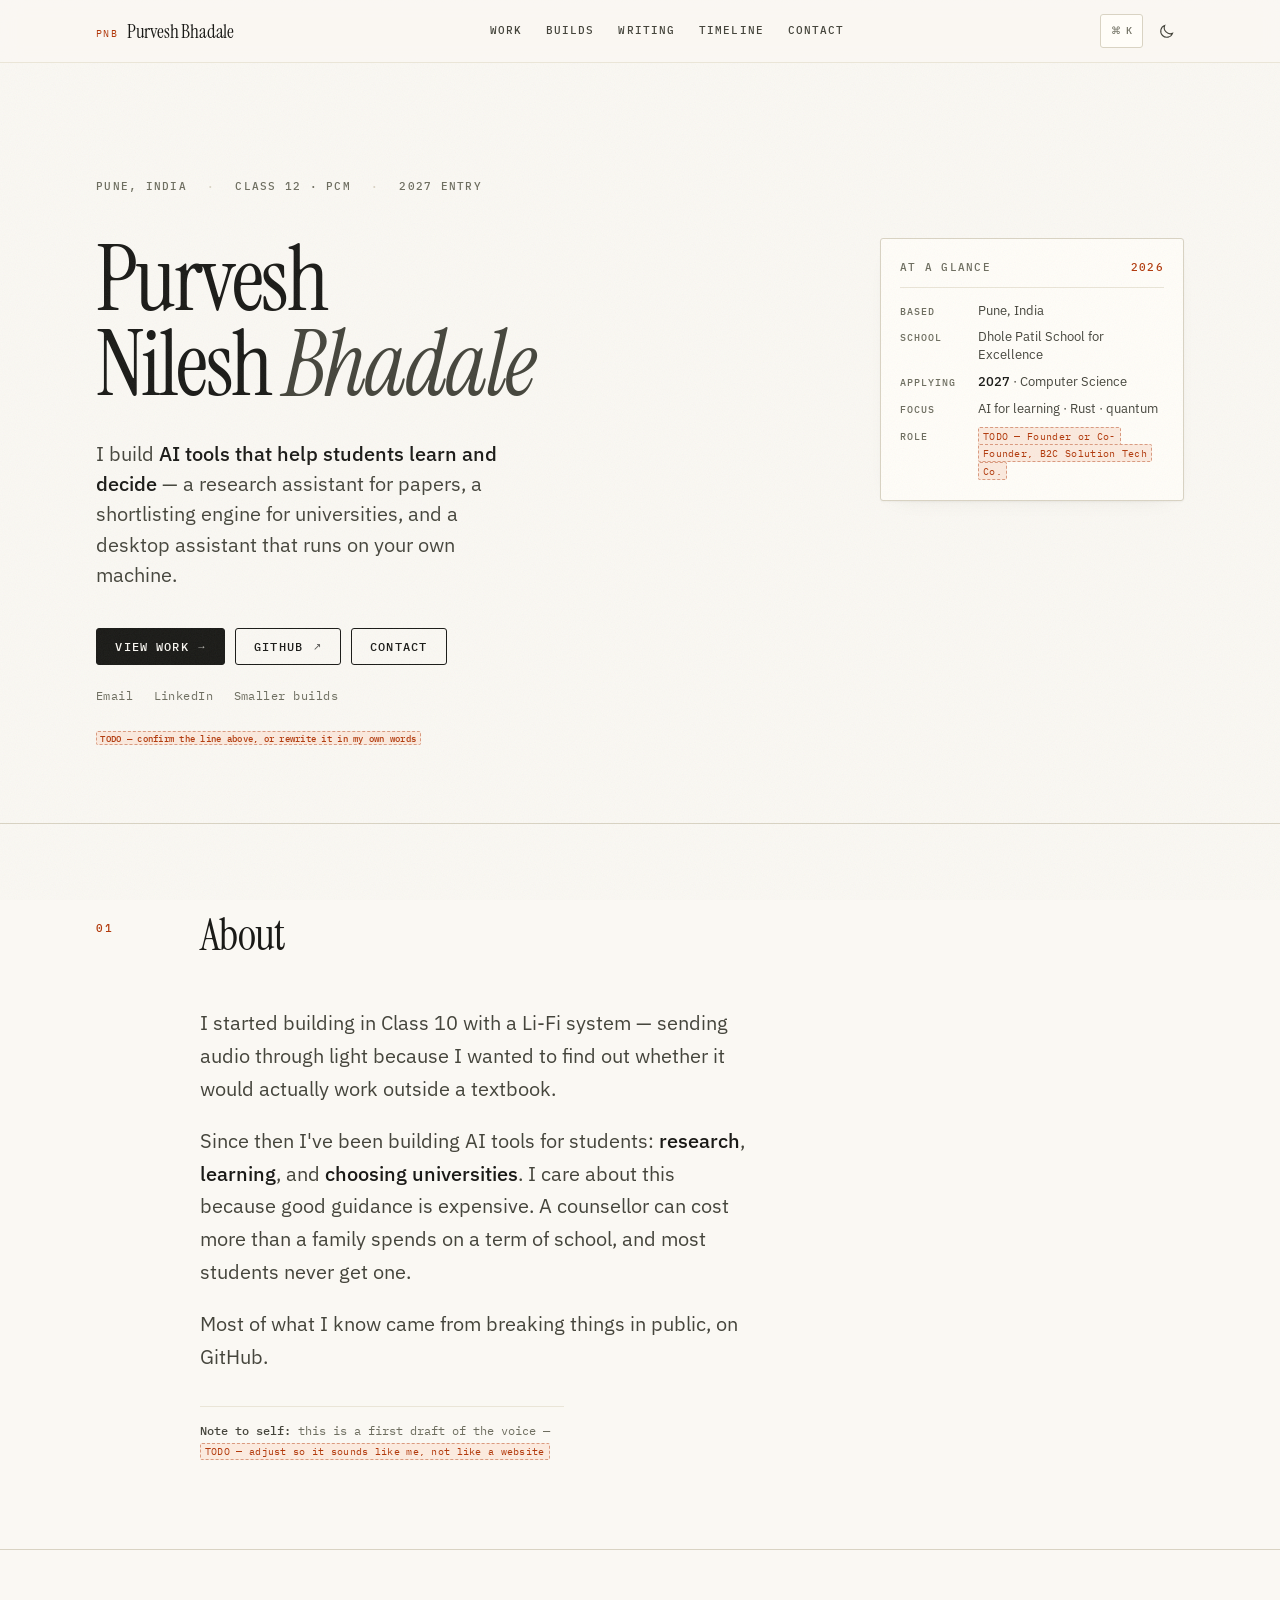
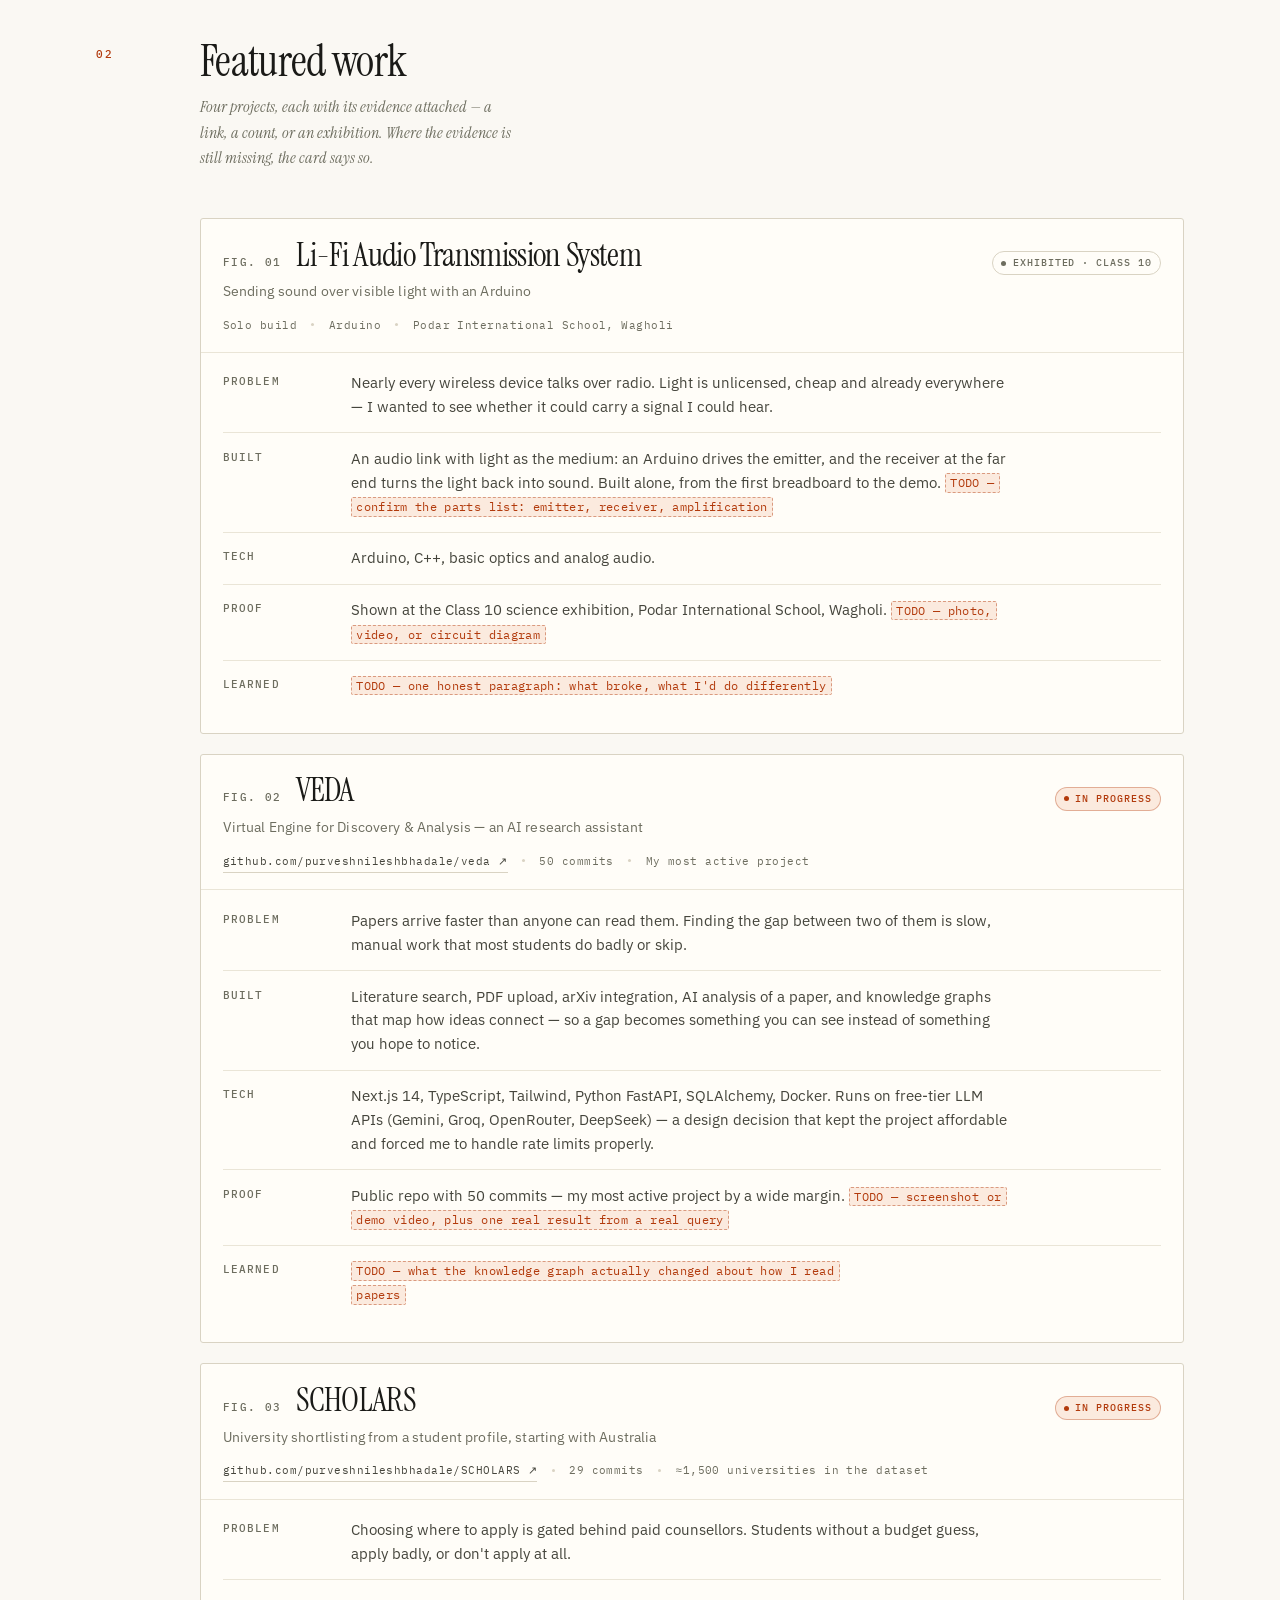
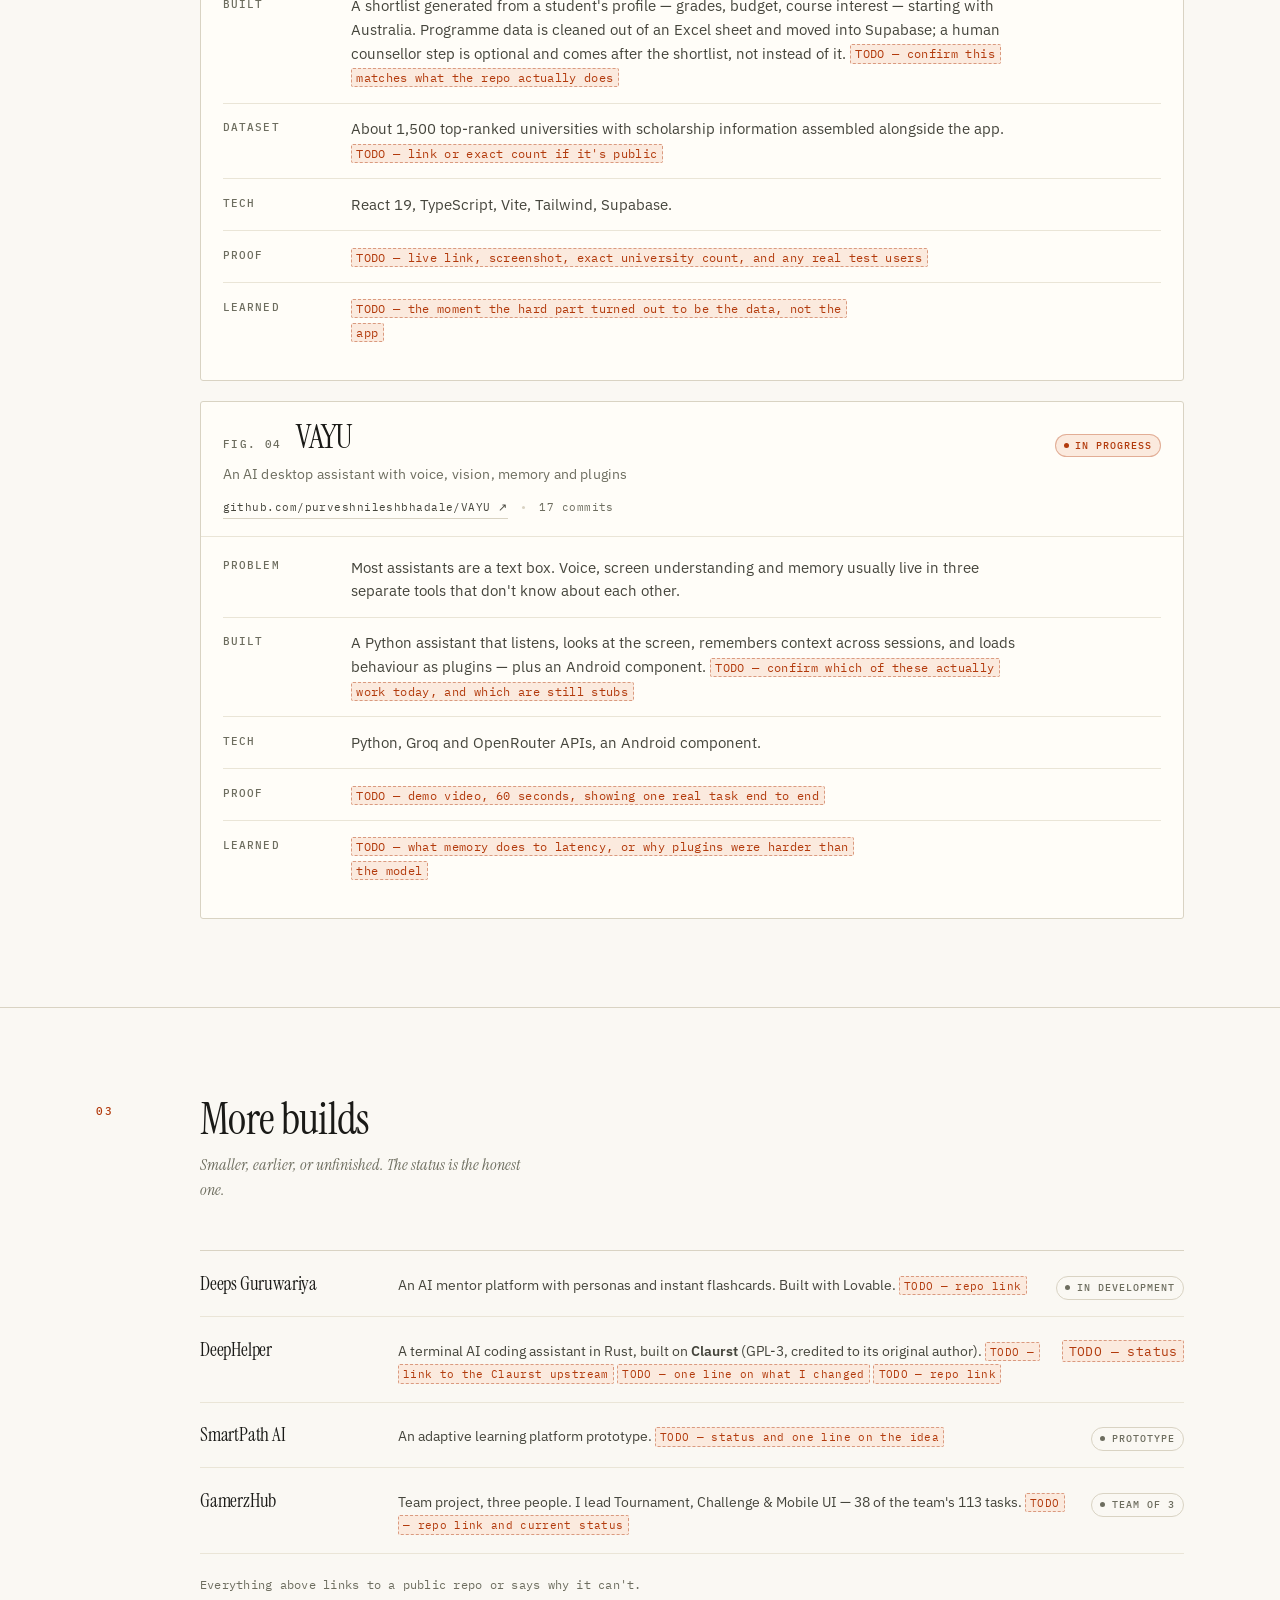
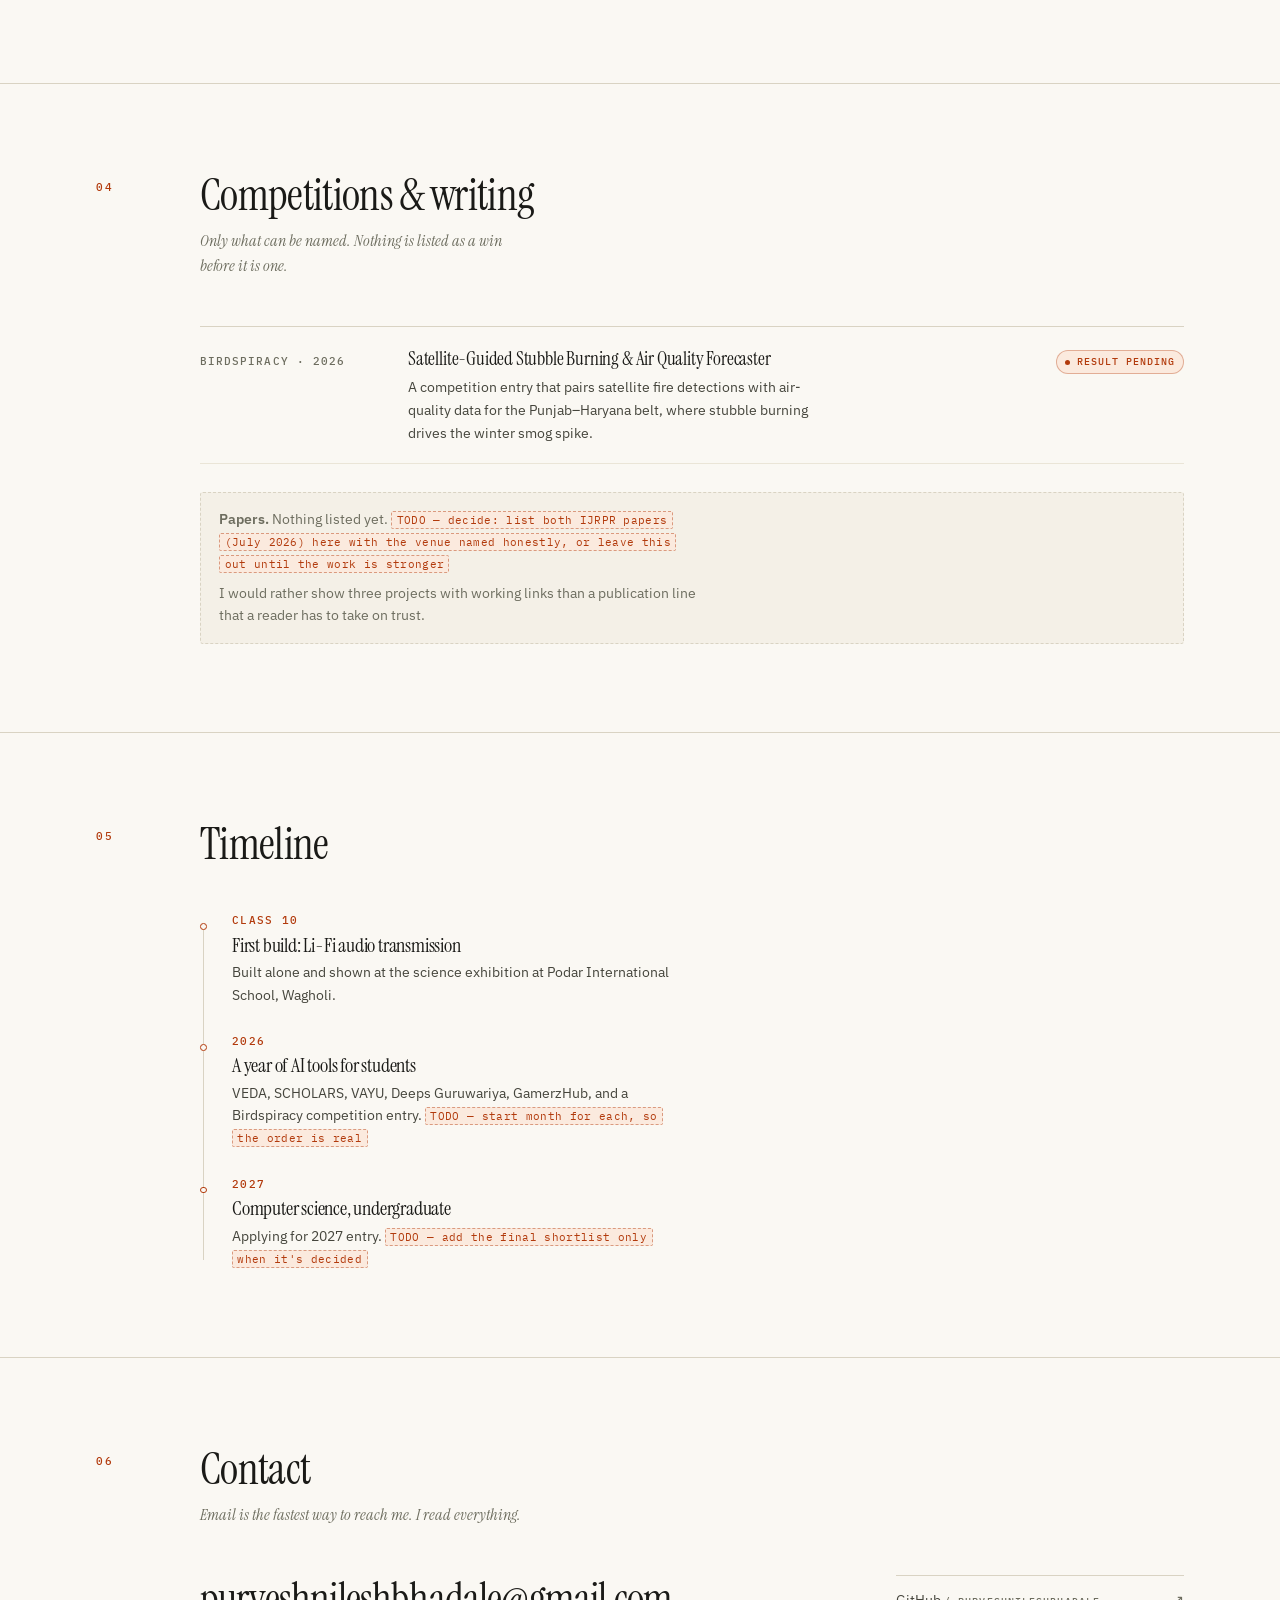
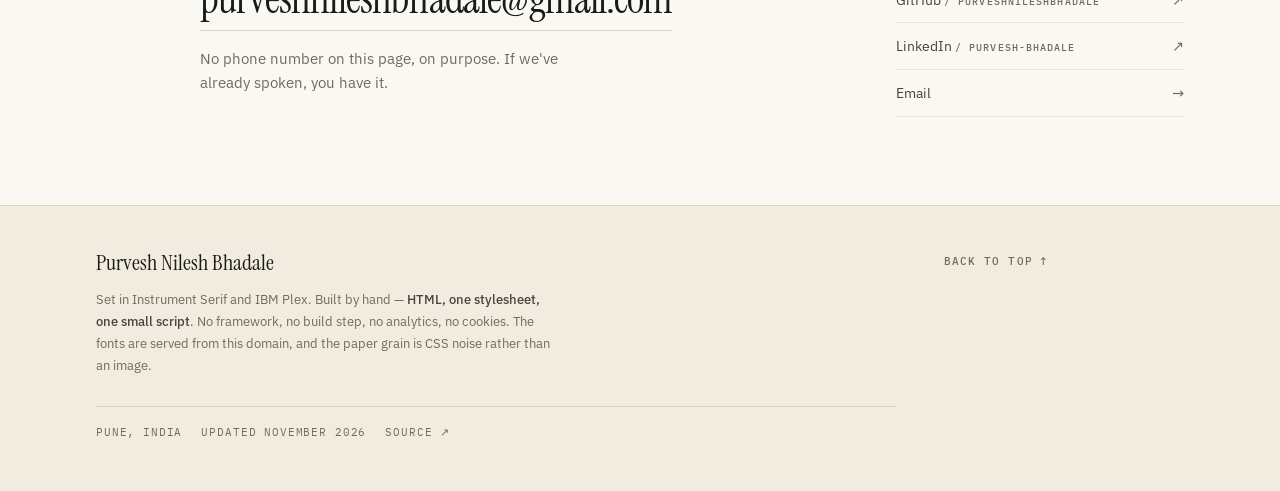
==== index.html @ 6685ed1c "Build the portfolio site Hand-written HTML/CSS/JS, no framework. Instrument Serif + IBM Plex, self-h" ====
<!doctype html>
<html lang="en" data-theme="light">
  <head>
    <meta charset="utf-8" />
    <meta name="viewport" content="width=device-width, initial-scale=1" />

    <title>Purvesh Nilesh Bhadale — AI tools for learning</title>
    <meta
      name="description"
      content="Class 12 student in Pune building AI tools for students: a research assistant, a university shortlisting platform, and a desktop assistant. Projects, evidence, and what I learned."
    />
    <meta name="author" content="Purvesh Nilesh Bhadale" />
    <meta name="robots" content="index, follow, max-image-preview:large, max-snippet:-1" />
    <meta name="color-scheme" content="light dark" />
    <meta name="theme-color" content="#faf8f3" media="(prefers-color-scheme: light)" />
    <meta name="theme-color" content="#131311" media="(prefers-color-scheme: dark)" />
    <link rel="canonical" href="https://purveshnileshbhadale.github.io/" />
    <link rel="sitemap" type="application/xml" title="Sitemap" href="/sitemap.xml" />

    <!-- Google Search Console: paste the meta tag it gives you on the next line,
         then redeploy. Verification tag goes here: -->
    <!-- <meta name="google-site-verification" content="PASTE_TOKEN_HERE" /> -->

    <meta property="og:type" content="profile" />
    <meta property="og:site_name" content="Purvesh Nilesh Bhadale" />
    <meta property="og:title" content="Purvesh Nilesh Bhadale — AI tools for learning" />
    <meta
      property="og:description"
      content="Class 12 student in Pune building AI tools for students: research, learning, and choosing universities."
    />
    <meta property="og:url" content="https://purveshnileshbhadale.github.io/" />
    <meta property="og:locale" content="en_IN" />
    <meta property="profile:first_name" content="Purvesh" />
    <meta property="profile:last_name" content="Bhadale" />
    <meta property="og:image" content="https://purveshnileshbhadale.github.io/assets/img/og-cover.png" />
    <meta property="og:image:type" content="image/png" />
    <meta property="og:image:width" content="1200" />
    <meta property="og:image:height" content="630" />
    <meta
      property="og:image:alt"
      content="Purvesh Nilesh Bhadale — I build AI tools that help students learn and decide."
    />

    <meta name="twitter:card" content="summary_large_image" />
    <meta name="twitter:title" content="Purvesh Nilesh Bhadale — AI tools for learning" />
    <meta
      name="twitter:description"
      content="Class 12 student in Pune building AI tools for students: research, learning, and choosing universities."
    />
    <meta name="twitter:image" content="https://purveshnileshbhadale.github.io/assets/img/og-cover.png" />

    <link rel="icon" href="assets/img/favicon.svg" type="image/svg+xml" />
    <link rel="preload" href="assets/fonts/instrument-serif-400.woff2" as="font" type="font/woff2" crossorigin />
    <link rel="preload" href="assets/fonts/plex-sans-var.woff2" as="font" type="font/woff2" crossorigin />
    <link rel="stylesheet" href="assets/css/style.css?v=1" />

    <script>
      // Set the theme before first paint so there is no flash.
      (function () {
        document.documentElement.classList.add("js");
        try {
          var forced = new URLSearchParams(location.search).get("theme");
          if (forced === "light" || forced === "dark") {
            document.documentElement.dataset.theme = forced;
            document.documentElement.dataset.themeForced = "1";
            return;
          }
          var saved = localStorage.getItem("theme");
          var dark = window.matchMedia("(prefers-color-scheme: dark)").matches;
          document.documentElement.dataset.theme = saved || (dark ? "dark" : "light");
        } catch (e) {}
      })();
    </script>

    <script type="application/ld+json">
      {
        "@context": "https://schema.org",
        "@graph": [
          {
            "@type": "WebSite",
            "@id": "https://purveshnileshbhadale.github.io/#website",
            "url": "https://purveshnileshbhadale.github.io/",
            "name": "Purvesh Nilesh Bhadale",
            "inLanguage": "en",
            "publisher": { "@id": "https://purveshnileshbhadale.github.io/#person" }
          },
          {
            "@type": "ProfilePage",
            "@id": "https://purveshnileshbhadale.github.io/#page",
            "url": "https://purveshnileshbhadale.github.io/",
            "name": "Purvesh Nilesh Bhadale — AI tools for learning",
            "isPartOf": { "@id": "https://purveshnileshbhadale.github.io/#website" },
            "about": { "@id": "https://purveshnileshbhadale.github.io/#person" },
            "mainEntity": { "@id": "https://purveshnileshbhadale.github.io/#person" }
          },
          {
            "@type": "Person",
            "@id": "https://purveshnileshbhadale.github.io/#person",
            "name": "Purvesh Nilesh Bhadale",
            "givenName": "Purvesh",
            "additionalName": "Nilesh",
            "familyName": "Bhadale",
            "url": "https://purveshnileshbhadale.github.io/",
            "email": "mailto:purveshnileshbhadale@gmail.com",
            "description": "Class 12 (PCM) student in Pune, India, building AI tools for students.",
            "address": { "@type": "PostalAddress", "addressLocality": "Pune", "addressRegion": "Maharashtra", "addressCountry": "IN" },
            "alumniOf": { "@type": "EducationalOrganization", "name": "Dhole Patil School for Excellence" },
            "sameAs": [
              "https://github.com/purveshnileshbhadale",
              "https://www.linkedin.com/in/purvesh-bhadale-6a30a0400"
            ],
            "knowsAbout": [
              "Artificial intelligence",
              "Systems programming with Rust",
              "Quantum computing",
              "Cryptography",
              "Mathematics"
            ]
          }
        ]
      }
    </script>
  </head>

  <body>
    <a class="skip" href="#main">Skip to content</a>

    <!-- ============================== HEADER ============================== -->
    <header class="site-head">
      <div class="shell site-head__inner">
        <a class="brand" href="#top" aria-label="Purvesh Nilesh Bhadale, back to top">
          <span class="brand__mark">PNB</span>
          <span>Purvesh Bhadale</span>
        </a>

        <nav class="nav" aria-label="Sections">
          <a href="#work">Work</a>
          <a href="#builds">Builds</a>
          <a href="#writing">Writing</a>
          <a href="#timeline">Timeline</a>
          <a href="#contact">Contact</a>
        </nav>

        <div class="head-tools">
          <button class="kbd" type="button" data-palette-open>
            <span aria-hidden="true">⌘</span>K
            <span class="visually-hidden">Open quick navigation</span>
          </button>

          <button class="icon-btn nav-toggle" type="button" data-palette-open aria-hidden="false">
            Index
          </button>

          <button class="icon-btn" type="button" data-theme-toggle>
            <svg class="icon-sun" viewBox="0 0 24 24" fill="none" stroke="currentColor" stroke-width="1.6" aria-hidden="true">
              <circle cx="12" cy="12" r="4.2" />
              <path d="M12 2.6v2.2M12 19.2v2.2M2.6 12h2.2M19.2 12h2.2M5.4 5.4l1.6 1.6M17 17l1.6 1.6M18.6 5.4L17 7M7 17l-1.6 1.6" />
            </svg>
            <svg class="icon-moon" viewBox="0 0 24 24" fill="none" stroke="currentColor" stroke-width="1.6" aria-hidden="true">
              <path d="M20.5 14.6A8.6 8.6 0 0 1 9.4 3.5a8.6 8.6 0 1 0 11.1 11.1Z" />
            </svg>
            <span class="visually-hidden">Toggle light and dark mode</span>
          </button>
        </div>
      </div>
    </header>

    <main id="main">
      <!-- ============================== HERO ============================== -->
      <section class="hero" id="top" aria-labelledby="hero-name">
        <div class="shell">
          <div class="hero__top">
            <span class="hero__meta">Pune, India</span>
            <span class="hero__meta">Class 12 · PCM</span>
            <span class="hero__meta">2027 entry</span>
          </div>

          <div class="hero__grid">
            <div>
              <h1 id="hero-name">Purvesh<br />Nilesh <em>Bhadale</em></h1>

              <p class="hero__statement">
                I build <strong>AI tools that help students learn and decide</strong> — a research
                assistant for papers, a shortlisting engine for universities, and a desktop
                assistant that runs on your own machine.
              </p>

              <div class="hero__actions">
                <a class="btn btn--solid" href="#work">
                  View work <span class="btn__arrow" aria-hidden="true">→</span>
                </a>
                <a class="btn" href="https://github.com/purveshnileshbhadale" rel="noopener noreferrer">
                  GitHub <span class="btn__arrow" aria-hidden="true">↗</span>
                </a>
                <a class="btn" href="mailto:purveshnileshbhadale@gmail.com">Contact</a>
              </div>

              <p class="hero__links">
                <a href="#contact">Email</a>
                <a href="https://www.linkedin.com/in/purvesh-bhadale-6a30a0400" rel="noopener noreferrer">LinkedIn</a>
                <a href="#builds">Smaller builds</a>
              </p>

              <p class="mono" style="margin-top: 1.5rem">
                <span class="todo">TODO — confirm the line above, or rewrite it in my own words</span>
              </p>
            </div>

            <aside class="card-index" aria-label="At a glance">
              <div class="card-index__head">
                <span class="mono">At a glance</span>
                <span class="mono" style="color: var(--accent)">2026</span>
              </div>
              <dl>
                <div>
                  <dt>Based</dt>
                  <dd>Pune, India</dd>
                </div>
                <div>
                  <dt>School</dt>
                  <dd>Dhole Patil School for Excellence</dd>
                </div>
                <div>
                  <dt>Applying</dt>
                  <dd><strong>2027</strong> · Computer Science</dd>
                </div>
                <div>
                  <dt>Focus</dt>
                  <dd>AI for learning · Rust · quantum</dd>
                </div>
                <div>
                  <dt>Role</dt>
                  <dd><span class="todo">TODO — Founder or Co-Founder, B2C Solution Tech Co.</span></dd>
                </div>
              </dl>
            </aside>
          </div>
        </div>
      </section>

      <!-- ============================== ABOUT ============================== -->
      <section class="sec" id="about" aria-labelledby="about-h">
        <div class="shell">
          <header class="sec__head">
            <p class="sec__num">01</p>
            <h2 class="sec__title" id="about-h">About</h2>
          </header>

          <div class="sec__body">
            <div class="about__text">
              <p>
                I started building in Class 10 with a Li-Fi system — sending audio through light
                because I wanted to find out whether it would actually work outside a textbook.
              </p>
              <p>
                Since then I've been building AI tools for students: <strong>research</strong>,
                <strong>learning</strong>, and <strong>choosing universities</strong>. I care about
                this because good guidance is expensive. A counsellor can cost more than a family
                spends on a term of school, and most students never get one.
              </p>
              <p>
                Most of what I know came from breaking things in public, on GitHub.
              </p>
            </div>

            <p class="about__aside">
              <b>Note to self:</b> this is a first draft of the voice —
              <span class="todo">TODO — adjust so it sounds like me, not like a website</span>
            </p>
          </div>
        </div>
      </section>

      <!-- ============================== WORK ============================== -->
      <section class="sec" id="work" aria-labelledby="work-h">
        <div class="shell">
          <header class="sec__head">
            <p class="sec__num">02</p>
            <h2 class="sec__title" id="work-h">Featured work</h2>
            <p class="sec__note">
              Four projects, each with its evidence attached — a link, a count, or an exhibition.
              Where the evidence is still missing, the card says so.
            </p>
          </header>

          <div class="sec__body">
            <!-- 01 · Li-Fi -->
            <article class="project reveal" aria-labelledby="p-lifi">
              <div class="project__head">
                <span class="project__fig">Fig. 01</span>
                <h3 class="project__title" id="p-lifi">Li-Fi Audio Transmission System</h3>
                <span class="project__status"><span class="chip">Exhibited · Class 10</span></span>
              </div>
              <p class="project__sub">Sending sound over visible light with an Arduino</p>

              <div class="project__meta">
                <span>Solo build</span>
                <span>Arduino</span>
                <span>Podar International School, Wagholi</span>
              </div>

              <div class="project__body">
                <dl class="kv">
                  <div>
                    <dt>Problem</dt>
                    <dd>
                      Nearly every wireless device talks over radio. Light is unlicensed, cheap and
                      already everywhere — I wanted to see whether it could carry a signal I could
                      hear.
                    </dd>
                  </div>
                  <div>
                    <dt>Built</dt>
                    <dd>
                      An audio link with light as the medium: an Arduino drives the emitter, and the
                      receiver at the far end turns the light back into sound. Built alone, from the
                      first breadboard to the demo.
                      <span class="todo">TODO — confirm the parts list: emitter, receiver, amplification</span>
                    </dd>
                  </div>
                  <div>
                    <dt>Tech</dt>
                    <dd>Arduino, C++, basic optics and analog audio.</dd>
                  </div>
                  <div>
                    <dt>Proof</dt>
                    <dd>
                      Shown at the Class 10 science exhibition, Podar International School, Wagholi.
                      <span class="todo">TODO — photo, video, or circuit diagram</span>
                    </dd>
                  </div>
                  <div>
                    <dt>Learned</dt>
                    <dd class="learned">
                      <span class="todo">TODO — one honest paragraph: what broke, what I'd do differently</span>
                    </dd>
                  </div>
                </dl>
              </div>
            </article>

            <!-- 02 · VEDA -->
            <article class="project reveal" aria-labelledby="p-veda">
              <div class="project__head">
                <span class="project__fig">Fig. 02</span>
                <h3 class="project__title" id="p-veda">VEDA</h3>
                <span class="project__status"><span class="chip chip--pending">In progress</span></span>
              </div>
              <p class="project__sub">Virtual Engine for Discovery &amp; Analysis — an AI research assistant</p>

              <div class="project__meta">
                <a href="https://github.com/purveshnileshbhadale/veda" rel="noopener noreferrer">github.com/purveshnileshbhadale/veda ↗</a>
                <span>50 commits</span>
                <span>My most active project</span>
              </div>

              <div class="project__body">
                <dl class="kv">
                  <div>
                    <dt>Problem</dt>
                    <dd>
                      Papers arrive faster than anyone can read them. Finding the gap between two
                      of them is slow, manual work that most students do badly or skip.
                    </dd>
                  </div>
                  <div>
                    <dt>Built</dt>
                    <dd>
                      Literature search, PDF upload, arXiv integration, AI analysis of a paper, and
                      knowledge graphs that map how ideas connect — so a gap becomes something you
                      can see instead of something you hope to notice.
                    </dd>
                  </div>
                  <div>
                    <dt>Tech</dt>
                    <dd>
                      Next.js 14, TypeScript, Tailwind, Python FastAPI, SQLAlchemy, Docker. Runs on
                      free-tier LLM APIs (Gemini, Groq, OpenRouter, DeepSeek) — a design decision
                      that kept the project affordable and forced me to handle rate limits properly.
                    </dd>
                  </div>
                  <div>
                    <dt>Proof</dt>
                    <dd>
                      Public repo with 50 commits — my most active project by a wide margin.
                      <span class="todo">TODO — screenshot or demo video, plus one real result from a real query</span>
                    </dd>
                  </div>
                  <div>
                    <dt>Learned</dt>
                    <dd class="learned">
                      <span class="todo">TODO — what the knowledge graph actually changed about how I read papers</span>
                    </dd>
                  </div>
                </dl>
              </div>
            </article>

            <!-- 03 · SCHOLARS -->
            <article class="project reveal" aria-labelledby="p-scholars">
              <div class="project__head">
                <span class="project__fig">Fig. 03</span>
                <h3 class="project__title" id="p-scholars">SCHOLARS</h3>
                <span class="project__status"><span class="chip chip--pending">In progress</span></span>
              </div>
              <p class="project__sub">University shortlisting from a student profile, starting with Australia</p>

              <div class="project__meta">
                <a href="https://github.com/purveshnileshbhadale/SCHOLARS" rel="noopener noreferrer">github.com/purveshnileshbhadale/SCHOLARS ↗</a>
                <span>29 commits</span>
                <span>≈1,500 universities in the dataset</span>
              </div>

              <div class="project__body">
                <dl class="kv">
                  <div>
                    <dt>Problem</dt>
                    <dd>
                      Choosing where to apply is gated behind paid counsellors. Students without a
                      budget guess, apply badly, or don't apply at all.
                    </dd>
                  </div>
                  <div>
                    <dt>Built</dt>
                    <dd>
                      A shortlist generated from a student's profile — grades, budget, course
                      interest — starting with Australia. Programme data is cleaned out of an Excel
                      sheet and moved into Supabase; a human counsellor step is optional and comes
                      after the shortlist, not instead of it.
                      <span class="todo">TODO — confirm this matches what the repo actually does</span>
                    </dd>
                  </div>
                  <div>
                    <dt>Dataset</dt>
                    <dd>
                      About 1,500 top-ranked universities with scholarship information assembled
                      alongside the app.
                      <span class="todo">TODO — link or exact count if it's public</span>
                    </dd>
                  </div>
                  <div>
                    <dt>Tech</dt>
                    <dd>React 19, TypeScript, Vite, Tailwind, Supabase.</dd>
                  </div>
                  <div>
                    <dt>Proof</dt>
                    <dd>
                      <span class="todo">TODO — live link, screenshot, exact university count, and any real test users</span>
                    </dd>
                  </div>
                  <div>
                    <dt>Learned</dt>
                    <dd class="learned">
                      <span class="todo">TODO — the moment the hard part turned out to be the data, not the app</span>
                    </dd>
                  </div>
                </dl>
              </div>
            </article>

            <!-- 04 · VAYU -->
            <article class="project reveal" aria-labelledby="p-vayu">
              <div class="project__head">
                <span class="project__fig">Fig. 04</span>
                <h3 class="project__title" id="p-vayu">VAYU</h3>
                <span class="project__status"><span class="chip chip--pending">In progress</span></span>
              </div>
              <p class="project__sub">An AI desktop assistant with voice, vision, memory and plugins</p>

              <div class="project__meta">
                <a href="https://github.com/purveshnileshbhadale/VAYU" rel="noopener noreferrer">github.com/purveshnileshbhadale/VAYU ↗</a>
                <span>17 commits</span>
              </div>

              <div class="project__body">
                <dl class="kv">
                  <div>
                    <dt>Problem</dt>
                    <dd>
                      Most assistants are a text box. Voice, screen understanding and memory usually
                      live in three separate tools that don't know about each other.
                    </dd>
                  </div>
                  <div>
                    <dt>Built</dt>
                    <dd>
                      A Python assistant that listens, looks at the screen, remembers context across
                      sessions, and loads behaviour as plugins — plus an Android component.
                      <span class="todo">TODO — confirm which of these actually work today, and which are still stubs</span>
                    </dd>
                  </div>
                  <div>
                    <dt>Tech</dt>
                    <dd>Python, Groq and OpenRouter APIs, an Android component.</dd>
                  </div>
                  <div>
                    <dt>Proof</dt>
                    <dd><span class="todo">TODO — demo video, 60 seconds, showing one real task end to end</span></dd>
                  </div>
                  <div>
                    <dt>Learned</dt>
                    <dd class="learned">
                      <span class="todo">TODO — what memory does to latency, or why plugins were harder than the model</span>
                    </dd>
                  </div>
                </dl>
              </div>
            </article>
          </div>
        </div>
      </section>

      <!-- ============================== BUILDS ============================== -->
      <section class="sec" id="builds" aria-labelledby="builds-h">
        <div class="shell">
          <header class="sec__head">
            <p class="sec__num">03</p>
            <h2 class="sec__title" id="builds-h">More builds</h2>
            <p class="sec__note">Smaller, earlier, or unfinished. The status is the honest one.</p>
          </header>

          <div class="sec__body">
            <ul class="builds">
              <li class="build reveal">
                <span class="build__name">Deeps Guruwariya</span>
                <span class="build__desc">
                  An AI mentor platform with personas and instant flashcards. Built with Lovable.
                  <span class="todo">TODO — repo link</span>
                </span>
                <span class="build__state"><span class="chip">In development</span></span>
              </li>

              <li class="build reveal">
                <span class="build__name">DeepHelper</span>
                <span class="build__desc">
                  A terminal AI coding assistant in Rust, built on <strong>Claurst</strong>
                  (GPL-3, credited to its original author).
                  <span class="todo">TODO — link to the Claurst upstream</span>
                  <span class="todo">TODO — one line on what I changed</span>
                  <span class="todo">TODO — repo link</span>
                </span>
                <span class="build__state"><span class="todo">TODO — status</span></span>
              </li>

              <li class="build reveal">
                <span class="build__name">SmartPath AI</span>
                <span class="build__desc">
                  An adaptive learning platform prototype.
                  <span class="todo">TODO — status and one line on the idea</span>
                </span>
                <span class="build__state"><span class="chip">Prototype</span></span>
              </li>

              <li class="build reveal">
                <span class="build__name">GamerzHub</span>
                <span class="build__desc">
                  Team project, three people. I lead Tournament, Challenge &amp; Mobile UI — 38 of
                  the team's 113 tasks.
                  <span class="todo">TODO — repo link and current status</span>
                </span>
                <span class="build__state"><span class="chip">Team of 3</span></span>
              </li>
            </ul>

            <p class="list-note">
              Everything above links to a public repo or says why it can't.
            </p>
          </div>
        </div>
      </section>

      <!-- ============================== WRITING ============================== -->
      <section class="sec" id="writing" aria-labelledby="writing-h">
        <div class="shell">
          <header class="sec__head">
            <p class="sec__num">04</p>
            <h2 class="sec__title" id="writing-h">Competitions &amp; writing</h2>
            <p class="sec__note">Only what can be named. Nothing is listed as a win before it is one.</p>
          </header>

          <div class="sec__body">
            <ul class="entries">
              <li class="entry reveal">
                <span class="entry__kind">Birdspiracy · 2026</span>
                <div class="entry__body">
                  <h3>Satellite-Guided Stubble Burning &amp; Air Quality Forecaster</h3>
                  <p>
                    A competition entry that pairs satellite fire detections with air-quality data
                    for the Punjab–Haryana belt, where stubble burning drives the winter smog spike.
                  </p>
                </div>
                <span class="entry__state"><span class="chip chip--pending">Result pending</span></span>
              </li>
            </ul>

            <div class="papers">
              <p>
                <strong>Papers.</strong> Nothing listed yet.
                <span class="todo">TODO — decide: list both IJRPR papers (July 2026) here with the venue named honestly, or leave this out until the work is stronger</span>
              </p>
              <p>
                I would rather show three projects with working links than a publication line that a
                reader has to take on trust.
              </p>
            </div>
          </div>
        </div>
      </section>

      <!-- ============================== TIMELINE ============================== -->
      <section class="sec" id="timeline" aria-labelledby="timeline-h">
        <div class="shell">
          <header class="sec__head">
            <p class="sec__num">05</p>
            <h2 class="sec__title" id="timeline-h">Timeline</h2>
          </header>

          <div class="sec__body">
            <ol class="timeline">
              <li class="tl reveal">
                <p class="tl__when">Class 10</p>
                <p class="tl__what">First build: Li-Fi audio transmission</p>
                <p class="tl__detail">
                  Built alone and shown at the science exhibition at Podar International School,
                  Wagholi.
                </p>
              </li>
              <li class="tl reveal">
                <p class="tl__when">2026</p>
                <p class="tl__what">A year of AI tools for students</p>
                <p class="tl__detail">
                  VEDA, SCHOLARS, VAYU, Deeps Guruwariya, GamerzHub, and a Birdspiracy competition
                  entry.
                  <span class="todo">TODO — start month for each, so the order is real</span>
                </p>
              </li>
              <li class="tl reveal">
                <p class="tl__when">2027</p>
                <p class="tl__what">Computer science, undergraduate</p>
                <p class="tl__detail">
                  Applying for 2027 entry.
                  <span class="todo">TODO — add the final shortlist only when it's decided</span>
                </p>
              </li>
            </ol>
          </div>
        </div>
      </section>

      <!-- ============================== CONTACT ============================== -->
      <section class="sec" id="contact" aria-labelledby="contact-h">
        <div class="shell">
          <header class="sec__head">
            <p class="sec__num">06</p>
            <h2 class="sec__title" id="contact-h">Contact</h2>
            <p class="sec__note">Email is the fastest way to reach me. I read everything.</p>
          </header>

          <div class="sec__body">
            <!-- Appears only when assets/js/agent.js finds a live endpoint.
                 Set data-agent-endpoint below to your Vercel URL to turn it on. -->
            <div class="agent" data-agent-endpoint="" hidden>
              <div class="agent__head">
                <span class="agent__label">Ask about my work</span>
                <span class="chip">Beta</span>
              </div>

              <div class="agent__log" role="log" aria-live="polite" aria-label="Conversation">
                <p class="agent__intro">
                  Answers come only from what's published on this site. If something isn't here,
                  it will say so rather than guess.
                </p>
              </div>

              <ul class="agent__asks">
                <li><button type="button" data-ask="What is VEDA built with?">What is VEDA built with?</button></li>
                <li><button type="button" data-ask="What did you build at school for your Class 10 exhibition?">Your Class 10 project?</button></li>
                <li><button type="button" data-ask="Which parts of VAYU actually work right now?">What works in VAYU?</button></li>
              </ul>

              <form class="agent__form" novalidate>
                <label class="visually-hidden" for="agent-q">Your question</label>
                <input
                  id="agent-q"
                  class="agent__input"
                  name="q"
                  type="text"
                  placeholder="Ask a question…"
                  autocomplete="off"
                  maxlength="500"
                />
                <button class="btn btn--solid" type="submit">
                  Ask <span class="btn__arrow" aria-hidden="true">→</span>
                </button>
              </form>

              <p class="agent__status" data-agent-status role="status"></p>
            </div>

            <div class="contact">
              <div>
                <a class="contact__email" href="mailto:purveshnileshbhadale@gmail.com">
                  purveshnileshbhadale@gmail.com
                </a>
                <p class="contact__note">
                  No phone number on this page, on purpose. If we've already spoken, you have it.
                </p>
              </div>

              <ul class="links-list">
                <li>
                  <a href="https://github.com/purveshnileshbhadale" rel="noopener noreferrer">
                    <span>GitHub <span class="mono">/ purveshnileshbhadale</span></span>
                    <span class="arrow" aria-hidden="true">↗</span>
                  </a>
                </li>
                <li>
                  <a href="https://www.linkedin.com/in/purvesh-bhadale-6a30a0400" rel="noopener noreferrer">
                    <span>LinkedIn <span class="mono">/ purvesh-bhadale</span></span>
                    <span class="arrow" aria-hidden="true">↗</span>
                  </a>
                </li>
                <li>
                  <a href="mailto:purveshnileshbhadale@gmail.com">
                    <span>Email</span>
                    <span class="arrow" aria-hidden="true">→</span>
                  </a>
                </li>
              </ul>
            </div>
          </div>
        </div>
      </section>
    </main>

    <!-- ============================== FOOTER ============================== -->
    <footer class="site-foot">
      <div class="shell">
        <div class="foot__grid">
          <div>
            <p class="foot__sig">Purvesh Nilesh Bhadale</p>
            <p class="colophon">
              Set in Instrument Serif and IBM Plex. Built by hand — <strong>HTML, one stylesheet,
              one small script</strong>. No framework, no build step, no analytics, no cookies. The
              fonts are served from this domain, and the paper grain is CSS noise rather than an
              image.
            </p>
            <div class="foot__meta">
              <span>Pune, India</span>
              <span>Updated November 2026</span>
              <a href="https://github.com/purveshnileshbhadale/purveshnileshbhadale.github.io" rel="noopener noreferrer">Source ↗</a>
            </div>
          </div>

          <div>
            <a class="to-top" href="#top">
              Back to top <span aria-hidden="true">↑</span>
            </a>
          </div>
        </div>
      </div>
    </footer>

    <!-- ============================== PALETTE ============================== -->
    <dialog class="palette" id="palette" aria-label="Quick navigation">
      <div class="palette__field">
        <svg viewBox="0 0 24 24" fill="none" stroke="currentColor" stroke-width="1.8" aria-hidden="true">
          <circle cx="10.5" cy="10.5" r="6.5" />
          <path d="m15.5 15.5 4.5 4.5" />
        </svg>
        <input
          class="palette__input"
          type="text"
          id="palette-input"
          placeholder="Jump to a section, repo, or link…"
          autocomplete="off"
          spellcheck="false"
          aria-controls="palette-list"
          aria-expanded="true"
          role="combobox"
          aria-autocomplete="list"
        />
        <span class="palette__esc" aria-hidden="true">esc</span>
      </div>
      <ul class="palette__list" id="palette-list" role="listbox" aria-label="Results"></ul>
      <div class="palette__foot">
        <span>↑↓ to move</span>
        <span>↵ to open</span>
        <span>esc to close</span>
      </div>
    </dialog>

    <script src="assets/js/site.js?v=1" defer></script>
    <script src="assets/js/agent.js?v=1" defer></script>
  </body>
</html>
---- assets/css/style.css ----
/* ==========================================================================
   Purvesh Nilesh Bhadale — personal site
   Hand-written CSS. No framework, no build step.
   1. Tokens & themes
   2. Fonts
   3. Reset & base
   4. Layout
   5. Components
   6. Sections
   7. Command palette
   8. Motion, print, utilities
   ========================================================================== */

/* 1. Tokens ---------------------------------------------------------------- */

:root {
  --paper: #faf8f3;
  --paper-raise: #fffdf8;
  --paper-sink: #f1ecdf;

  --ink: #1a1a17;
  --ink-2: #45453c;
  --ink-3: #6d6d5f;

  --rule: #d9d3c3;
  --rule-2: #eae5d7;

  --accent: #b23a0c;
  --accent-soft: #fbeade;

  --tag: #3f5f43;
  --tag-soft: #e8eee6;

  --shadow: 0 1px 2px rgb(26 26 23 / 4%), 0 8px 24px -16px rgb(26 26 23 / 12%);
  --grain: 0.055;

  --serif: "Instrument Serif", "Iowan Old Style", "Palatino Linotype", Georgia, serif;
  --sans: "IBM Plex Sans", ui-sans-serif, system-ui, -apple-system, "Segoe UI", sans-serif;
  --mono: "IBM Plex Mono", ui-monospace, SFMono-Regular, Menlo, Consolas, monospace;

  --shell: 68rem;
  --gutter: 6.5rem;
  --radius: 3px;

  --ease: cubic-bezier(0.22, 0.61, 0.36, 1);
}

[data-theme="dark"] {
  --paper: #131311;
  --paper-raise: #1a1a17;
  --paper-sink: #0d0d0b;

  --ink: #edeae2;
  --ink-2: #b6b3a6;
  --ink-3: #8b887c;

  --rule: #2d2d26;
  --rule-2: #232320;

  --accent: #f0803f;
  --accent-soft: #2b1a10;

  --tag: #9dc48f;
  --tag-soft: #1d261b;

  --shadow: 0 1px 2px rgb(0 0 0 / 30%), 0 10px 30px -18px rgb(0 0 0 / 60%);
  --grain: 0.04;
}

/* 2. Fonts ----------------------------------------------------------------- */

@font-face {
  font-family: "Instrument Serif";
  src: url("../fonts/instrument-serif-400.woff2") format("woff2");
  font-weight: 400;
  font-style: normal;
  font-display: swap;
}
@font-face {
  font-family: "Instrument Serif";
  src: url("../fonts/instrument-serif-400i.woff2") format("woff2");
  font-weight: 400;
  font-style: italic;
  font-display: swap;
}
@font-face {
  font-family: "IBM Plex Sans";
  src: url("../fonts/plex-sans-var.woff2") format("woff2");
  font-weight: 400 600;
  font-style: normal;
  font-display: swap;
}
@font-face {
  font-family: "IBM Plex Mono";
  src: url("../fonts/plex-mono-400.woff2") format("woff2");
  font-weight: 400;
  font-style: normal;
  font-display: swap;
}
@font-face {
  font-family: "IBM Plex Mono";
  src: url("../fonts/plex-mono-500.woff2") format("woff2");
  font-weight: 500;
  font-style: normal;
  font-display: swap;
}

/* 3. Reset & base ---------------------------------------------------------- */

*,
*::before,
*::after {
  box-sizing: border-box;
}

html {
  -webkit-text-size-adjust: 100%;
  scroll-behavior: smooth;
  scroll-padding-top: 5.5rem;
}

body {
  margin: 0;
  background: var(--paper);
  color: var(--ink);
  font-family: var(--sans);
  font-size: 1.0625rem;
  line-height: 1.62;
  font-synthesis-weight: none;
  -webkit-font-smoothing: antialiased;
  -moz-osx-font-smoothing: grayscale;
  text-rendering: optimizeLegibility;
  overflow-x: hidden;
}

/* barely-there paper grain; sits above the page, ignores the pointer */
body::after {
  content: "";
  position: fixed;
  inset: 0;
  z-index: 1;
  pointer-events: none;
  opacity: var(--grain);
  background-image: url("data:image/svg+xml,%3Csvg xmlns='http://www.w3.org/2000/svg' width='160' height='160'%3E%3Cfilter id='n'%3E%3CfeTurbulence type='fractalNoise' baseFrequency='0.85' numOctaves='3' stitchTiles='stitch'/%3E%3C/filter%3E%3Crect width='160' height='160' filter='url(%23n)'/%3E%3C/svg%3E");
}

h1,
h2,
h3,
h4 {
  font-family: var(--serif);
  font-weight: 400;
  letter-spacing: -0.015em;
  line-height: 1.06;
  margin: 0;
  text-wrap: balance;
}

p {
  margin: 0;
}

a {
  color: inherit;
}

img,
svg {
  max-width: 100%;
  height: auto;
  display: block;
}

::selection {
  background: var(--accent);
  color: var(--paper-raise);
}

:focus-visible {
  outline: 2px solid var(--accent);
  outline-offset: 3px;
  border-radius: 1px;
}

/* 4. Layout ---------------------------------------------------------------- */

.shell {
  width: min(var(--shell), 100% - 2.5rem);
  margin-inline: auto;
}

@media (min-width: 48rem) {
  .shell {
    width: min(var(--shell), 100% - 4rem);
  }
}

.skip {
  position: absolute;
  left: 1rem;
  top: -4rem;
  z-index: 100;
  background: var(--ink);
  color: var(--paper);
  padding: 0.7rem 1rem;
  font: 500 0.75rem/1 var(--mono);
  letter-spacing: 0.08em;
  text-transform: uppercase;
  text-decoration: none;
  transition: top 0.2s var(--ease);
}
.skip:focus {
  top: 1rem;
}

/* 5. Components ------------------------------------------------------------ */

.mono {
  font-family: var(--mono);
  font-size: 0.7rem;
  letter-spacing: 0.11em;
  text-transform: uppercase;
  font-weight: 500;
  color: var(--ink-3);
}

.link {
  color: var(--ink);
  text-decoration: underline;
  text-decoration-color: var(--rule);
  text-decoration-thickness: 1px;
  text-underline-offset: 0.22em;
  transition: color 0.18s var(--ease), text-decoration-color 0.18s var(--ease);
}
.link:hover {
  color: var(--accent);
  text-decoration-color: currentColor;
}

.btn {
  display: inline-flex;
  align-items: center;
  gap: 0.6rem;
  padding: 0.72rem 1.15rem;
  border: 1px solid var(--ink);
  border-radius: var(--radius);
  background: transparent;
  color: var(--ink);
  font: 500 0.72rem/1 var(--mono);
  letter-spacing: 0.1em;
  text-transform: uppercase;
  text-decoration: none;
  white-space: nowrap;
  transition: background 0.18s var(--ease), color 0.18s var(--ease),
    border-color 0.18s var(--ease), transform 0.18s var(--ease);
}
.btn:hover {
  background: var(--ink);
  color: var(--paper);
}
.btn:active {
  transform: translateY(1px);
}
.btn--solid {
  background: var(--ink);
  color: var(--paper);
}
.btn--solid:hover {
  background: var(--accent);
  border-color: var(--accent);
  color: #fffdf8;
}
.btn__arrow {
  font-size: 0.9em;
  opacity: 0.75;
  transition: transform 0.18s var(--ease);
}
.btn:hover .btn__arrow {
  transform: translateX(2px);
  opacity: 1;
}

/* TODO marker — deliberately visible, deliberately styled */
.todo {
  display: inline;
  font-family: var(--mono);
  font-size: 0.78em;
  letter-spacing: 0.03em;
  text-transform: none;
  color: var(--accent);
  background: var(--accent-soft);
  border: 1px dashed color-mix(in srgb, var(--accent) 45%, transparent);
  border-radius: 2px;
  padding: 0.1em 0.4em;
  box-decoration-break: clone;
  -webkit-box-decoration-break: clone;
  white-space: normal;
}

.chip {
  display: inline-flex;
  align-items: center;
  gap: 0.42rem;
  padding: 0.24rem 0.5rem;
  border: 1px solid var(--rule);
  border-radius: 999px;
  font: 500 0.62rem/1.4 var(--mono);
  letter-spacing: 0.1em;
  text-transform: uppercase;
  color: var(--ink-3);
  white-space: nowrap;
}
.chip::before {
  content: "";
  width: 5px;
  height: 5px;
  border-radius: 50%;
  background: currentColor;
  flex: none;
}
.chip--live {
  color: var(--tag);
  border-color: color-mix(in srgb, var(--tag) 35%, transparent);
  background: var(--tag-soft);
}
.chip--pending {
  color: var(--accent);
  border-color: color-mix(in srgb, var(--accent) 35%, transparent);
  background: var(--accent-soft);
}

/* 6. Sections -------------------------------------------------------------- */

/* header ------------------------------------------------------------------ */

.site-head {
  position: sticky;
  top: 0;
  z-index: 20;
  background: color-mix(in srgb, var(--paper) 88%, transparent);
  border-bottom: 1px solid var(--rule-2);
  backdrop-filter: saturate(140%) blur(10px);
  -webkit-backdrop-filter: saturate(140%) blur(10px);
}

.site-head__inner {
  display: flex;
  align-items: center;
  justify-content: space-between;
  gap: 1rem;
  min-height: 3.9rem;
}

.brand {
  display: flex;
  align-items: baseline;
  gap: 0.55rem;
  font-family: var(--serif);
  font-size: 1.2rem;
  letter-spacing: -0.01em;
  text-decoration: none;
  color: var(--ink);
}
.brand__mark {
  font-family: var(--mono);
  font-size: 0.6rem;
  letter-spacing: 0.14em;
  color: var(--accent);
  translate: 0 -0.15em;
}

.nav {
  display: none;
  align-items: center;
  gap: 1.5rem;
}
.nav a {
  font: 500 0.68rem/1 var(--mono);
  letter-spacing: 0.1em;
  text-transform: uppercase;
  text-decoration: none;
  color: var(--ink-2);
  padding: 0.5rem 0;
  border-bottom: 1px solid transparent;
  transition: color 0.16s var(--ease), border-color 0.16s var(--ease);
}
.nav a:hover,
.nav a[aria-current="true"] {
  color: var(--ink);
  border-bottom-color: var(--accent);
}

.head-tools {
  display: flex;
  align-items: center;
  gap: 0.4rem;
}

.icon-btn {
  display: inline-flex;
  align-items: center;
  justify-content: center;
  gap: 0.5rem;
  width: 2.15rem;
  height: 2.15rem;
  padding: 0;
  border: 1px solid transparent;
  border-radius: var(--radius);
  background: transparent;
  color: var(--ink-2);
  cursor: pointer;
  transition: color 0.16s var(--ease), border-color 0.16s var(--ease),
    background 0.16s var(--ease);
}
.icon-btn:hover {
  color: var(--ink);
  border-color: var(--rule);
  background: var(--paper-raise);
}
.icon-btn svg {
  width: 17px;
  height: 17px;
}

/* show the mode you would switch *to* */
.icon-sun,
.icon-moon {
  display: none;
}
[data-theme="light"] .icon-moon {
  display: block;
}
[data-theme="dark"] .icon-sun {
  display: block;
}

.kbd {
  display: none;
  align-items: center;
  gap: 0.3rem;
  height: 2.15rem;
  padding: 0 0.6rem;
  border: 1px solid var(--rule);
  border-radius: var(--radius);
  background: var(--paper-raise);
  color: var(--ink-3);
  font: 500 0.63rem/1 var(--mono);
  letter-spacing: 0.06em;
  cursor: pointer;
  transition: color 0.16s var(--ease), border-color 0.16s var(--ease);
}
.kbd:hover {
  color: var(--ink);
  border-color: var(--ink-3);
}
.nav-toggle {
  display: inline-flex;
  width: auto;
  padding-inline: 0.65rem;
  gap: 0.4rem;
  border-color: var(--rule);
  font: 500 0.63rem/1 var(--mono);
  letter-spacing: 0.1em;
  text-transform: uppercase;
}

@media (min-width: 56rem) {
  .nav {
    display: flex;
  }
  .kbd {
    display: inline-flex;
  }
  .nav-toggle {
    display: none;
  }
}

/* hero -------------------------------------------------------------------- */

.hero {
  padding-block: clamp(3.5rem, 9vw, 7.5rem) clamp(3rem, 6vw, 5rem);
  border-bottom: 1px solid var(--rule);
}

.hero__top {
  display: flex;
  flex-wrap: wrap;
  align-items: baseline;
  gap: 0.5rem 1.25rem;
  margin-bottom: clamp(1.6rem, 4vw, 2.75rem);
}
.hero__meta {
  font: 500 0.66rem/1.5 var(--mono);
  letter-spacing: 0.12em;
  text-transform: uppercase;
  color: var(--ink-3);
}
.hero__meta + .hero__meta::before {
  content: "·";
  margin-right: 1.25rem;
  color: var(--rule);
}

/* below this width the separators wrap onto the next line and look like stray dots */
@media (max-width: 34rem) {
  .hero__top {
    column-gap: 1.1rem;
    row-gap: 0.35rem;
  }
  .hero__meta + .hero__meta::before {
    content: none;
  }
}

.hero__grid {
  display: grid;
  gap: clamp(2rem, 5vw, 4rem);
  grid-template-columns: 1fr;
  align-items: start;
}

@media (min-width: 60rem) {
  .hero__grid {
    grid-template-columns: minmax(0, 1fr) 19rem;
    gap: 4rem;
  }
}

.hero h1 {
  font-size: clamp(2.85rem, 8.6vw, 5.6rem);
  letter-spacing: -0.028em;
  line-height: 0.94;
}
.hero h1 em {
  font-style: italic;
  color: var(--ink-2);
}

.hero__statement {
  margin-top: clamp(1.5rem, 3vw, 2rem);
  max-width: 34ch;
  font-size: clamp(1.05rem, 1.9vw, 1.22rem);
  line-height: 1.55;
  color: var(--ink-2);
}
.hero__statement strong {
  color: var(--ink);
  font-weight: 500;
}

.hero__actions {
  display: flex;
  flex-wrap: wrap;
  gap: 0.6rem;
  margin-top: clamp(1.75rem, 3vw, 2.4rem);
}

.hero__links {
  display: flex;
  flex-wrap: wrap;
  gap: 1.25rem;
  margin-top: 1.5rem;
  font: 400 0.78rem/1 var(--mono);
  letter-spacing: 0.04em;
  color: var(--ink-3);
}
.hero__links a {
  text-decoration: none;
  color: var(--ink-3);
  border-bottom: 1px solid transparent;
  padding-bottom: 2px;
  transition: color 0.16s var(--ease), border-color 0.16s var(--ease);
}
.hero__links a:hover {
  color: var(--ink);
  border-bottom-color: var(--rule);
}

/* the index card floating in the margin */
.card-index {
  border: 1px solid var(--rule);
  background: var(--paper-raise);
  border-radius: var(--radius);
  padding: 1.15rem 1.2rem 1.25rem;
  box-shadow: var(--shadow);
}
.card-index__head {
  display: flex;
  justify-content: space-between;
  align-items: baseline;
  padding-bottom: 0.7rem;
  border-bottom: 1px solid var(--rule-2);
}
.card-index dl {
  display: grid;
  gap: 0.55rem;
  margin: 0.85rem 0 0;
  font-size: 0.83rem;
  line-height: 1.35;
}
.card-index dl > div {
  display: grid;
  grid-template-columns: 4.1rem minmax(0, 1fr);
  gap: 0.75rem;
  align-items: baseline;
}
.card-index dt {
  font: 500 0.6rem/1.5 var(--mono);
  letter-spacing: 0.1em;
  text-transform: uppercase;
  color: var(--ink-3);
}
.card-index dd {
  margin: 0;
  color: var(--ink-2);
}
.card-index dd strong {
  color: var(--ink);
  font-weight: 500;
}

/* section frame ----------------------------------------------------------- */

.sec {
  padding-block: clamp(3.25rem, 7vw, 5.5rem);
  border-bottom: 1px solid var(--rule);
}
.sec:last-of-type {
  border-bottom: 0;
}

.sec__head {
  display: grid;
  grid-template-columns: 1fr;
  gap: 0.6rem;
  margin-bottom: clamp(1.9rem, 4vw, 3rem);
}
.sec__num {
  font: 500 0.68rem/1 var(--mono);
  letter-spacing: 0.14em;
  color: var(--accent);
}
.sec__title {
  font-size: clamp(1.85rem, 4.2vw, 2.75rem);
}
.sec__note {
  max-width: 46ch;
  font-family: var(--serif);
  font-style: italic;
  font-size: 1.02rem;
  line-height: 1.55;
  color: var(--ink-3);
}

@media (min-width: 60rem) {
  .sec__head {
    grid-template-columns: var(--gutter) minmax(0, 1fr);
    column-gap: 0;
    align-items: start;
  }
  .sec__num {
    padding-top: 0.65rem;
  }
  .sec__title,
  .sec__note {
    grid-column: 2;
  }
  .sec__body {
    padding-left: var(--gutter);
  }
}

.sec__body > * + * {
  margin-top: 1.5rem;
}

/* about ------------------------------------------------------------------- */

.about__text {
  max-width: 46ch;
  font-size: clamp(1.08rem, 1.7vw, 1.22rem);
  line-height: 1.68;
  color: var(--ink-2);
}
.about__text p + p {
  margin-top: 1em;
}
.about__text strong {
  color: var(--ink);
  font-weight: 500;
}

.about__aside {
  margin-top: 2rem;
  padding-top: 0.9rem;
  border-top: 1px solid var(--rule-2);
  font: 400 0.78rem/1.6 var(--mono);
  color: var(--ink-3);
  max-width: 52ch;
}
.about__aside b {
  color: var(--ink-2);
  font-weight: 500;
}

/* project cards ----------------------------------------------------------- */

.project {
  border: 1px solid var(--rule);
  background: var(--paper-raise);
  border-radius: var(--radius);
  overflow: hidden;
}
.project + .project {
  margin-top: 1.25rem;
}

.project__head {
  display: flex;
  flex-wrap: wrap;
  align-items: baseline;
  gap: 0.5rem 0.9rem;
  padding: 1.15rem 1.35rem 0;
}
.project__fig {
  font: 500 0.66rem/1 var(--mono);
  letter-spacing: 0.14em;
  color: var(--ink-3);
  text-transform: uppercase;
}
.project__title {
  font-size: clamp(1.5rem, 3.4vw, 2.05rem);
  letter-spacing: -0.02em;
  flex: 1 1 auto;
  min-width: 0;
}
.project__status {
  margin-left: auto;
}
.project__sub {
  padding: 0.35rem 1.35rem 0;
  font-size: 0.88rem;
  color: var(--ink-3);
  letter-spacing: 0.01em;
}
.project__meta {
  display: flex;
  flex-wrap: wrap;
  gap: 0.3rem 0.9rem;
  padding: 0.85rem 1.35rem 1.05rem;
  font: 400 0.7rem/1.6 var(--mono);
  letter-spacing: 0.04em;
  color: var(--ink-3);
}
.project__meta a {
  color: var(--ink-2);
  text-decoration: none;
  border-bottom: 1px solid var(--rule);
  padding-bottom: 1px;
  transition: color 0.16s var(--ease), border-color 0.16s var(--ease);
}
.project__meta a:hover {
  color: var(--accent);
  border-bottom-color: var(--accent);
}
.project__meta span::before {
  content: "";
  display: inline-block;
  width: 3px;
  height: 3px;
  margin-right: 0.9rem;
  border-radius: 50%;
  background: var(--rule);
  vertical-align: middle;
  translate: 0 -1px;
}
.project__meta > :first-child::before {
  content: none;
}

.project__body {
  border-top: 1px solid var(--rule-2);
  padding: 0.3rem 1.35rem 1.35rem;
}

.kv {
  margin: 0;
}
.kv > div {
  display: grid;
  gap: 0.15rem 1.5rem;
  padding: 0.85rem 0;
  border-bottom: 1px solid var(--rule-2);
}
.kv > div:last-child {
  border-bottom: 0;
}
.kv dt {
  font: 500 0.66rem/1.7 var(--mono);
  letter-spacing: 0.11em;
  text-transform: uppercase;
  color: var(--ink-3);
  padding-top: 0.12rem;
}
.kv dd {
  margin: 0;
  max-width: 74ch;
  font-size: 0.93rem;
  line-height: 1.6;
  color: var(--ink-2);
}
.kv dd strong {
  color: var(--ink);
  font-weight: 500;
}
.kv dd em {
  font-style: normal;
  color: var(--ink-3);
}

@media (min-width: 44rem) {
  .kv > div {
    grid-template-columns: 6.5rem minmax(0, 1fr);
  }
  .kv > div:last-child {
    border-bottom: 0;
  }
}

.learned {
  font-family: var(--serif);
  font-size: 1.06rem;
  line-height: 1.5;
  color: var(--ink);
}

/* builds list ------------------------------------------------------------- */

.builds {
  list-style: none;
  margin: 0;
  padding: 0;
  border-top: 1px solid var(--rule);
}
.build {
  display: grid;
  grid-template-columns: minmax(0, 1fr);
  gap: 0.3rem;
  padding: 1.05rem 0;
  border-bottom: 1px solid var(--rule-2);
}
@media (min-width: 44rem) {
  .build {
    grid-template-columns: 11rem minmax(0, 1fr) auto;
    align-items: baseline;
    gap: 1.35rem;
  }
}
.build__name {
  font-family: var(--serif);
  font-size: 1.2rem;
  letter-spacing: -0.01em;
}
.build__name a {
  text-decoration: none;
  border-bottom: 1px solid var(--rule);
  transition: border-color 0.16s var(--ease), color 0.16s var(--ease);
}
.build__name a:hover {
  color: var(--accent);
  border-bottom-color: var(--accent);
}
.build__desc {
  font-size: 0.9rem;
  line-height: 1.55;
  color: var(--ink-2);
}
.build__desc .todo {
  font-size: 0.78em;
}
.build__state {
  justify-self: start;
}
@media (min-width: 44rem) {
  .build__state {
    justify-self: end;
  }
}

.list-note {
  margin-top: 1.35rem;
  font: 400 0.75rem/1.6 var(--mono);
  color: var(--ink-3);
  letter-spacing: 0.02em;
}

/* writing ----------------------------------------------------------------- */

.entries {
  margin: 0;
  padding: 0;
  list-style: none;
  border-top: 1px solid var(--rule);
}
.entry {
  display: grid;
  gap: 0.35rem 2rem;
  padding: 1.15rem 0;
  border-bottom: 1px solid var(--rule-2);
}
@media (min-width: 52rem) {
  .entry {
    grid-template-columns: 11rem minmax(0, 1fr) auto;
    align-items: baseline;
  }
}
.entry__kind {
  font: 500 0.66rem/1.7 var(--mono);
  letter-spacing: 0.1em;
  text-transform: uppercase;
  color: var(--ink-3);
}
.entry__body h3 {
  font-size: 1.16rem;
  letter-spacing: -0.01em;
  line-height: 1.3;
}
.entry__body p {
  margin-top: 0.25rem;
  font-size: 0.9rem;
  color: var(--ink-2);
  max-width: 52ch;
}
.entry__state {
  justify-self: start;
}
@media (min-width: 52rem) {
  .entry__state {
    justify-self: end;
  }
}

.papers {
  margin-top: 1.75rem;
  border: 1px dashed var(--rule);
  border-radius: var(--radius);
  padding: 1rem 1.15rem;
  background: color-mix(in srgb, var(--paper-sink) 60%, transparent);
}
.papers p {
  font-size: 0.85rem;
  line-height: 1.6;
  color: var(--ink-3);
  max-width: 60ch;
}
.papers p + p {
  margin-top: 0.55rem;
}

/* timeline ---------------------------------------------------------------- */

.timeline {
  margin: 0;
  padding: 0;
  list-style: none;
  position: relative;
}
.timeline::before {
  content: "";
  position: absolute;
  left: 0.19rem;
  top: 0.55rem;
  bottom: 0.55rem;
  width: 1px;
  background: var(--rule);
}
.tl {
  position: relative;
  padding: 0 0 1.9rem 2rem;
}
.tl:last-child {
  padding-bottom: 0;
}
.tl::before {
  content: "";
  position: absolute;
  left: 0;
  top: 0.5rem;
  width: 0.42rem;
  height: 0.42rem;
  border-radius: 50%;
  background: var(--paper);
  border: 1px solid var(--accent);
}
.tl__when {
  font: 500 0.66rem/1 var(--mono);
  letter-spacing: 0.12em;
  text-transform: uppercase;
  color: var(--accent);
}
.tl__what {
  margin-top: 0.35rem;
  font-family: var(--serif);
  font-size: 1.24rem;
  line-height: 1.35;
  letter-spacing: -0.01em;
}
.tl__detail {
  margin-top: 0.2rem;
  font-size: 0.89rem;
  line-height: 1.55;
  color: var(--ink-2);
  max-width: 56ch;
}

/* contact ----------------------------------------------------------------- */

.contact {
  display: grid;
  gap: 2.5rem;
}
@media (min-width: 56rem) {
  .contact {
    grid-template-columns: minmax(0, 1fr) 18rem;
    gap: 3.5rem;
    align-items: start;
  }
}
.contact__email {
  display: inline-block;
  font-family: var(--serif);
  font-size: clamp(1.6rem, 4.6vw, 2.6rem);
  letter-spacing: -0.02em;
  line-height: 1.2;
  text-decoration: none;
  color: var(--ink);
  border-bottom: 1px solid var(--rule);
  padding-bottom: 0.12em;
  word-break: break-word;
  transition: color 0.18s var(--ease), border-color 0.18s var(--ease);
}
.contact__email:hover {
  color: var(--accent);
  border-bottom-color: var(--accent);
}
.contact__note {
  margin-top: 1rem;
  max-width: 42ch;
  font-size: 0.92rem;
  color: var(--ink-3);
}

.links-list {
  margin: 0;
  padding: 0;
  list-style: none;
  border-top: 1px solid var(--rule);
}
.links-list li {
  border-bottom: 1px solid var(--rule-2);
}
.links-list a {
  display: flex;
  align-items: baseline;
  justify-content: space-between;
  gap: 1rem;
  padding: 0.7rem 0;
  text-decoration: none;
  font-size: 0.9rem;
  color: var(--ink-2);
  transition: color 0.16s var(--ease);
}
.links-list a:hover {
  color: var(--accent);
}
.links-list .mono {
  font-size: 0.62rem;
}
.links-list .arrow {
  color: var(--ink-3);
  transition: transform 0.16s var(--ease), color 0.16s var(--ease);
}
.links-list a:hover .arrow {
  transform: translate(2px, -2px);
  color: var(--accent);
}

/* footer ------------------------------------------------------------------ */

.site-foot {
  border-top: 1px solid var(--rule);
  padding-block: 2.5rem 3rem;
  background: var(--paper-sink);
}
.foot__grid {
  display: grid;
  gap: 2rem;
}
@media (min-width: 52rem) {
  .foot__grid {
    grid-template-columns: minmax(0, 1fr) 15rem;
    gap: 3rem;
  }
}
.colophon {
  max-width: 58ch;
  font-size: 0.82rem;
  line-height: 1.7;
  color: var(--ink-3);
}
.colophon strong {
  color: var(--ink-2);
  font-weight: 500;
}
.foot__sig {
  font-family: var(--serif);
  font-size: 1.35rem;
  color: var(--ink);
  margin-bottom: 0.5rem;
}
.foot__meta {
  display: flex;
  flex-wrap: wrap;
  gap: 0.4rem 1.2rem;
  margin-top: 1.75rem;
  padding-top: 1.1rem;
  border-top: 1px solid var(--rule);
  font: 400 0.66rem/1.7 var(--mono);
  letter-spacing: 0.08em;
  text-transform: uppercase;
  color: var(--ink-3);
}
.foot__meta a {
  text-decoration: none;
  border-bottom: 1px solid transparent;
  transition: color 0.16s var(--ease), border-color 0.16s var(--ease);
}
.foot__meta a:hover {
  color: var(--ink);
  border-bottom-color: var(--rule);
}
.to-top {
  display: inline-flex;
  align-items: center;
  gap: 0.45rem;
  font: 500 0.66rem/1 var(--mono);
  letter-spacing: 0.1em;
  text-transform: uppercase;
  text-decoration: none;
  color: var(--ink-3);
  transition: color 0.16s var(--ease);
}
.to-top:hover {
  color: var(--accent);
}

/* 7. Command palette ------------------------------------------------------- */

.palette {
  width: min(38rem, calc(100vw - 2rem));
  max-height: min(70vh, 32rem);
  margin: 12vh auto auto;
  padding: 0;
  border: 1px solid var(--rule);
  border-radius: 4px;
  background: var(--paper-raise);
  color: var(--ink);
  box-shadow: 0 30px 70px -30px rgb(0 0 0 / 45%);
  overflow: hidden;
}
.palette::backdrop {
  background: color-mix(in srgb, #0b0b09 55%, transparent);
  backdrop-filter: blur(3px);
}
.palette__field {
  display: flex;
  align-items: center;
  gap: 0.75rem;
  padding: 0.9rem 1rem;
  border-bottom: 1px solid var(--rule-2);
}
.palette__field svg {
  width: 15px;
  height: 15px;
  color: var(--ink-3);
  flex: none;
}
.palette__input {
  flex: 1;
  min-width: 0;
  border: 0;
  background: transparent;
  color: var(--ink);
  font: 400 0.95rem/1.4 var(--sans);
  outline: none;
}
.palette__input::placeholder {
  color: var(--ink-3);
}
.palette__esc {
  font: 500 0.6rem/1 var(--mono);
  letter-spacing: 0.08em;
  color: var(--ink-3);
  border: 1px solid var(--rule);
  border-radius: 2px;
  padding: 0.25rem 0.4rem;
}
.palette__list {
  margin: 0;
  padding: 0.4rem;
  list-style: none;
  max-height: 22rem;
  overflow-y: auto;
  overscroll-behavior: contain;
}
.palette__group {
  padding: 0.6rem 0.75rem 0.3rem;
  font: 500 0.58rem/1 var(--mono);
  letter-spacing: 0.12em;
  text-transform: uppercase;
  color: var(--ink-3);
}
.palette__item {
  display: flex;
  align-items: center;
  gap: 0.8rem;
  padding: 0.55rem 0.75rem;
  border-radius: 2px;
  font-size: 0.9rem;
  color: var(--ink-2);
  cursor: pointer;
  text-decoration: none;
}
.palette__item[aria-selected="true"] {
  background: var(--accent-soft);
  color: var(--ink);
}
.palette__item .palette__hint {
  margin-left: auto;
  font: 400 0.66rem/1 var(--mono);
  color: var(--ink-3);
  letter-spacing: 0.04em;
}
.palette__empty {
  padding: 1.5rem 0.9rem;
  font-size: 0.88rem;
  color: var(--ink-3);
}
.palette__foot {
  display: flex;
  gap: 1rem;
  padding: 0.55rem 1rem;
  border-top: 1px solid var(--rule-2);
  font: 400 0.62rem/1.6 var(--mono);
  letter-spacing: 0.04em;
  color: var(--ink-3);
  background: var(--paper-sink);
}

/* 7b. Ask about my work ---------------------------------------------------- */

.agent {
  border: 1px solid var(--rule);
  border-radius: var(--radius);
  background: var(--paper-raise);
  overflow: hidden;
}
.agent__head {
  display: flex;
  align-items: center;
  justify-content: space-between;
  gap: 1rem;
  padding: 0.7rem 1.1rem;
  border-bottom: 1px solid var(--rule-2);
  background: var(--paper-sink);
}
.agent__label {
  font: 500 0.63rem/1 var(--mono);
  letter-spacing: 0.13em;
  text-transform: uppercase;
  color: var(--ink-3);
}
.agent__log {
  display: flex;
  flex-direction: column;
  gap: 0.9rem;
  padding: 1.1rem 1.1rem 0.4rem;
  max-height: 21rem;
  overflow-y: auto;
  overscroll-behavior: contain;
  scroll-behavior: smooth;
}
.agent__intro {
  font-family: var(--serif);
  font-size: 1.05rem;
  line-height: 1.5;
  color: var(--ink-3);
  max-width: 52ch;
}
.agent__msg {
  max-width: 62ch;
  font-size: 0.92rem;
  line-height: 1.6;
  color: var(--ink-2);
}
.agent__msg::before {
  display: block;
  margin-bottom: 0.18rem;
  font: 500 0.56rem/1 var(--mono);
  letter-spacing: 0.13em;
  text-transform: uppercase;
  color: var(--ink-3);
}
.agent__msg--user {
  align-self: flex-end;
  color: var(--ink);
  text-align: right;
}
.agent__msg--user::before {
  content: "You";
  color: var(--ink-3);
}
.agent__msg--bot {
  align-self: flex-start;
  border-left: 1px solid var(--accent);
  padding-left: 0.8rem;
}
.agent__msg--bot::before {
  content: "From the notes";
  color: var(--accent);
}
.agent__msg--error {
  align-self: flex-start;
  color: var(--accent);
  font-family: var(--mono);
  font-size: 0.74rem;
  line-height: 1.7;
}
.agent__msg--error::before {
  content: "Offline";
  color: var(--accent);
}
.agent__typing {
  align-self: flex-start;
  display: inline-flex;
  gap: 0.22rem;
  padding: 0.2rem 0 0.2rem 0.8rem;
  border-left: 1px solid var(--rule);
}
.agent__typing span {
  width: 4px;
  height: 4px;
  border-radius: 50%;
  background: var(--ink-3);
  animation: agent-blink 1.05s infinite ease-in-out;
}
.agent__typing span:nth-child(2) {
  animation-delay: 0.15s;
}
.agent__typing span:nth-child(3) {
  animation-delay: 0.3s;
}
@keyframes agent-blink {
  0%,
  70%,
  100% {
    opacity: 0.25;
  }
  35% {
    opacity: 1;
  }
}

.agent__asks {
  display: flex;
  flex-wrap: wrap;
  gap: 0.4rem;
  margin: 0;
  padding: 0.5rem 1.1rem 0.9rem;
  list-style: none;
}
.agent__asks button {
  border: 1px solid var(--rule);
  border-radius: 999px;
  background: transparent;
  color: var(--ink-3);
  font: 400 0.72rem/1.5 var(--sans);
  padding: 0.28rem 0.65rem;
  cursor: pointer;
  text-align: left;
  transition: color 0.16s var(--ease), border-color 0.16s var(--ease),
    background 0.16s var(--ease);
}
.agent__asks button:hover {
  color: var(--ink);
  border-color: var(--ink-3);
  background: var(--paper);
}

.agent__form {
  display: flex;
  gap: 0.5rem;
  padding: 0.7rem 0.7rem 0.7rem 1.1rem;
  border-top: 1px solid var(--rule-2);
}
.agent__input {
  flex: 1;
  min-width: 0;
  border: 0;
  background: transparent;
  color: var(--ink);
  font: 400 0.92rem/1.5 var(--sans);
  padding: 0.45rem 0;
  outline: none;
}
.agent__input::placeholder {
  color: var(--ink-3);
}
.agent__form .btn {
  flex: none;
}
.agent__form .btn[disabled] {
  opacity: 0.5;
  cursor: progress;
}
.agent__status {
  padding: 0 1.1rem 0.85rem;
  font: 400 0.66rem/1.6 var(--mono);
  letter-spacing: 0.03em;
  color: var(--ink-3);
}
.agent__status:empty {
  display: none;
}

/* 8. Motion & misc --------------------------------------------------------- */

.reveal {
  transition: opacity 0.6s var(--ease), transform 0.6s var(--ease);
}
.js .reveal {
  opacity: 0;
  transform: translateY(10px);
}
.js .reveal.is-in {
  opacity: 1;
  transform: none;
}

@media (prefers-reduced-motion: reduce) {
  html {
    scroll-behavior: auto;
  }
  *,
  *::before,
  *::after {
    animation-duration: 0.001ms !important;
    animation-iteration-count: 1 !important;
    transition-duration: 0.001ms !important;
  }
  .js .reveal {
    opacity: 1;
    transform: none;
  }
}

[hidden] {
  display: none !important;
}

.visually-hidden {
  position: absolute !important;
  width: 1px;
  height: 1px;
  padding: 0;
  margin: -1px;
  overflow: hidden;
  clip: rect(0 0 0 0);
  clip-path: inset(50%);
  white-space: nowrap;
  border: 0;
}

@media print {
  body::after,
  .site-head,
  .palette,
  .to-top {
    display: none !important;
  }
  body {
    background: #fff;
    color: #000;
    font-size: 10.5pt;
  }
  .sec,
  .project {
    break-inside: avoid;
    page-break-inside: avoid;
  }
  .hero {
    padding-block: 0 2rem;
  }
  .project {
    border-color: #bbb;
  }
  .chip {
    border-color: #999;
  }
  a[href^="http"]::after {
    content: " (" attr(href) ")";
    font-family: var(--mono);
    font-size: 8pt;
    color: #444;
  }
}
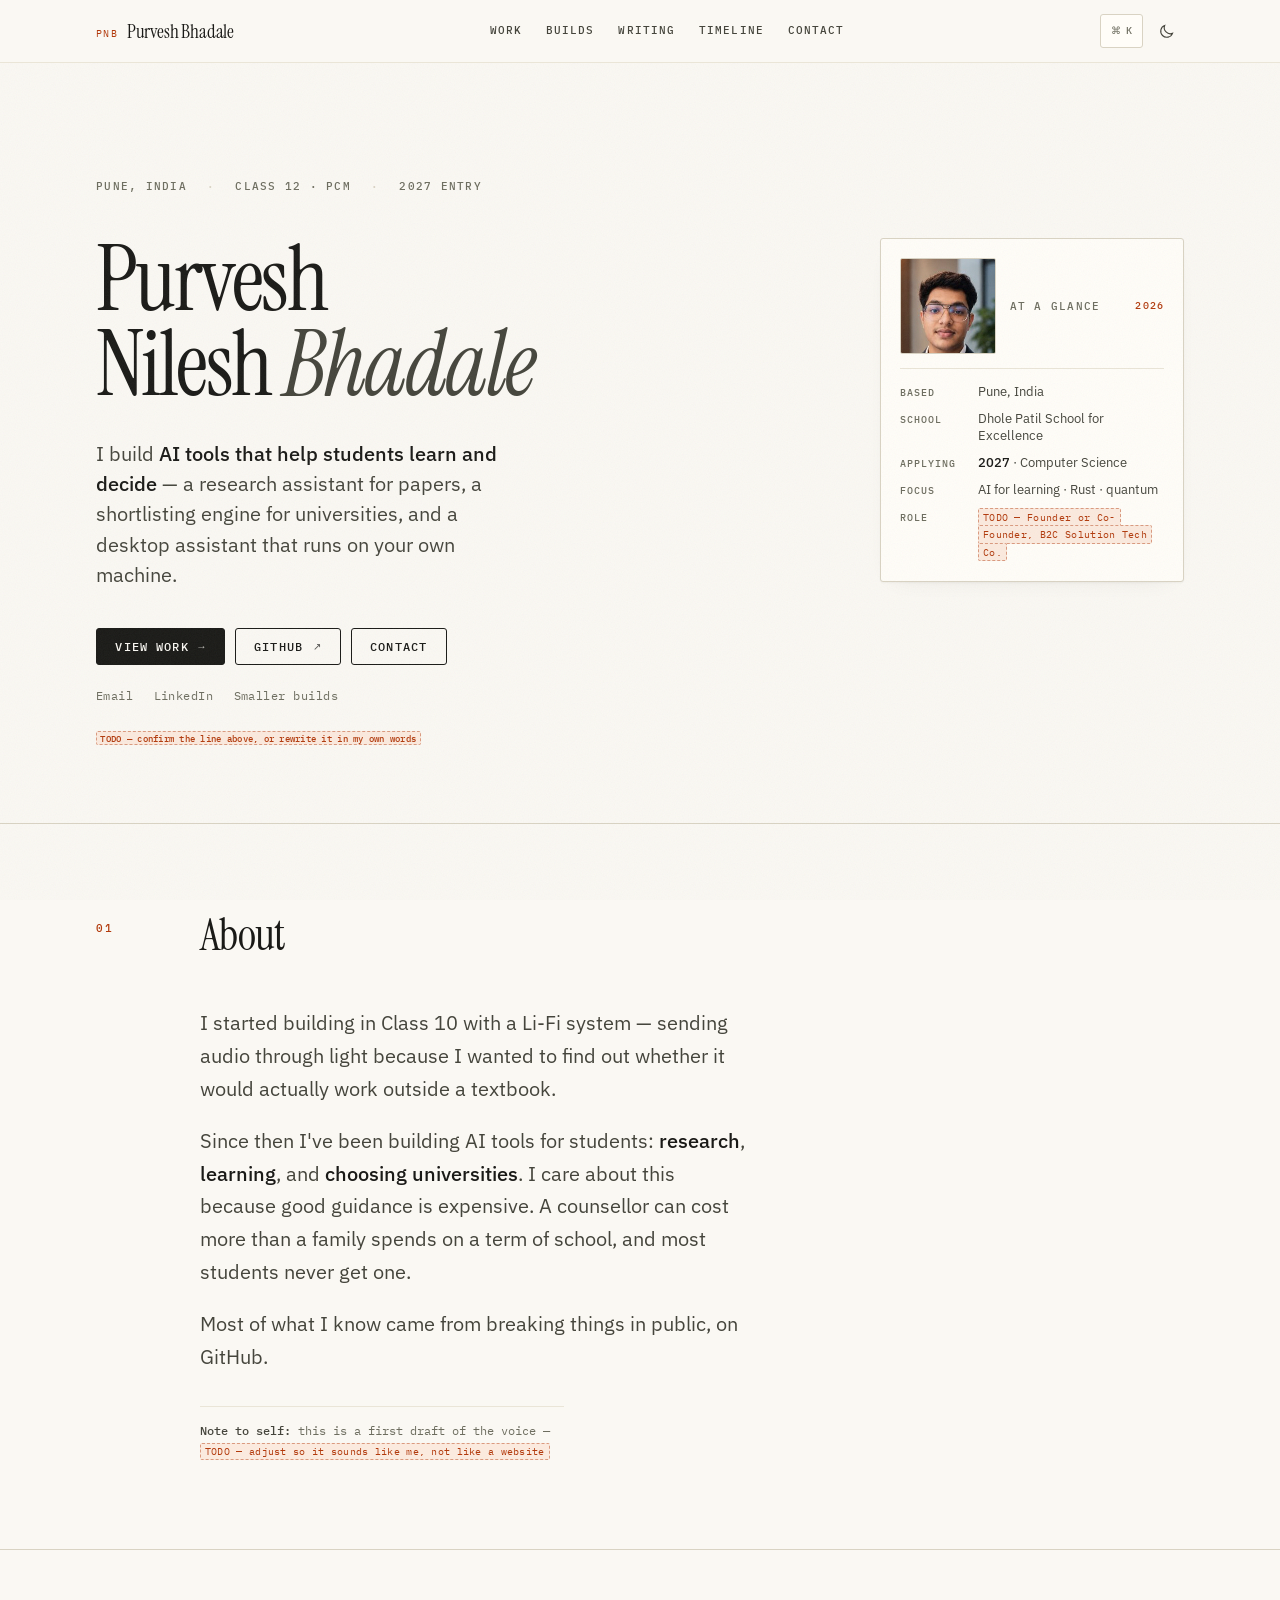
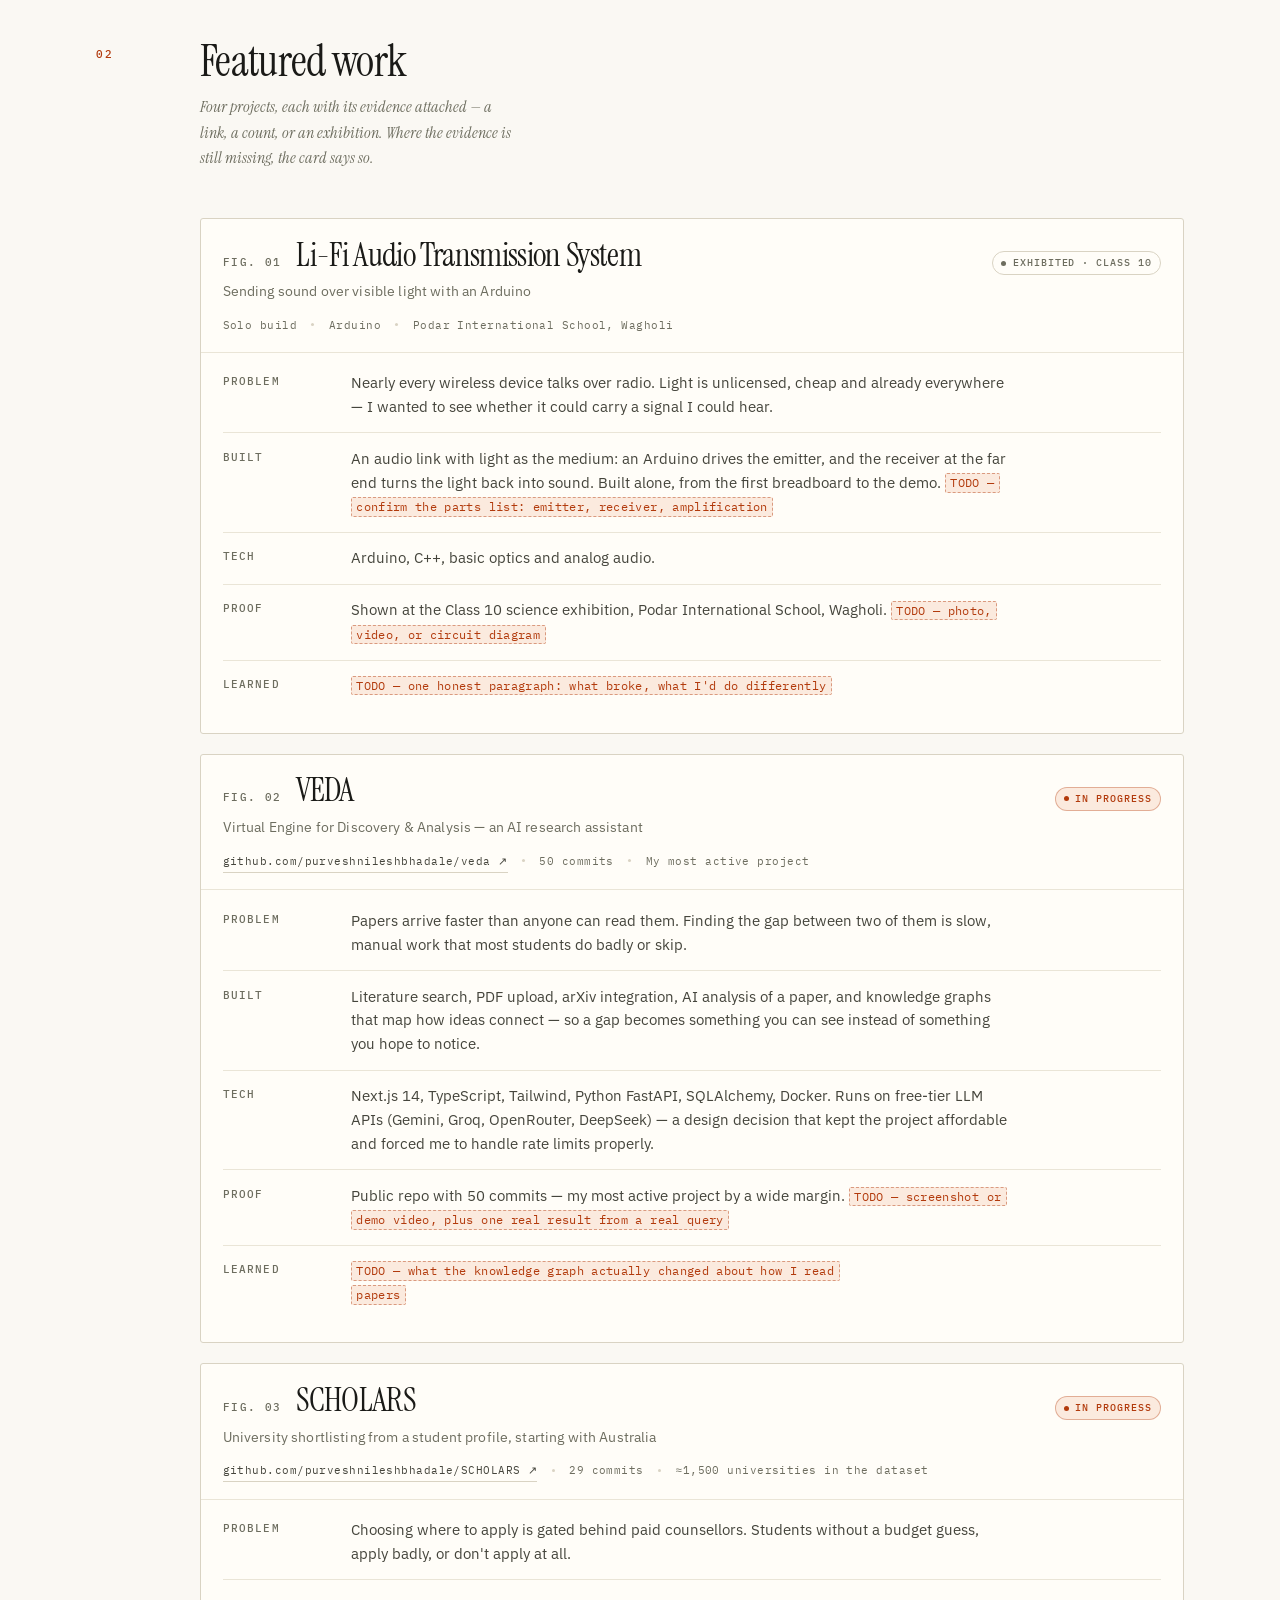
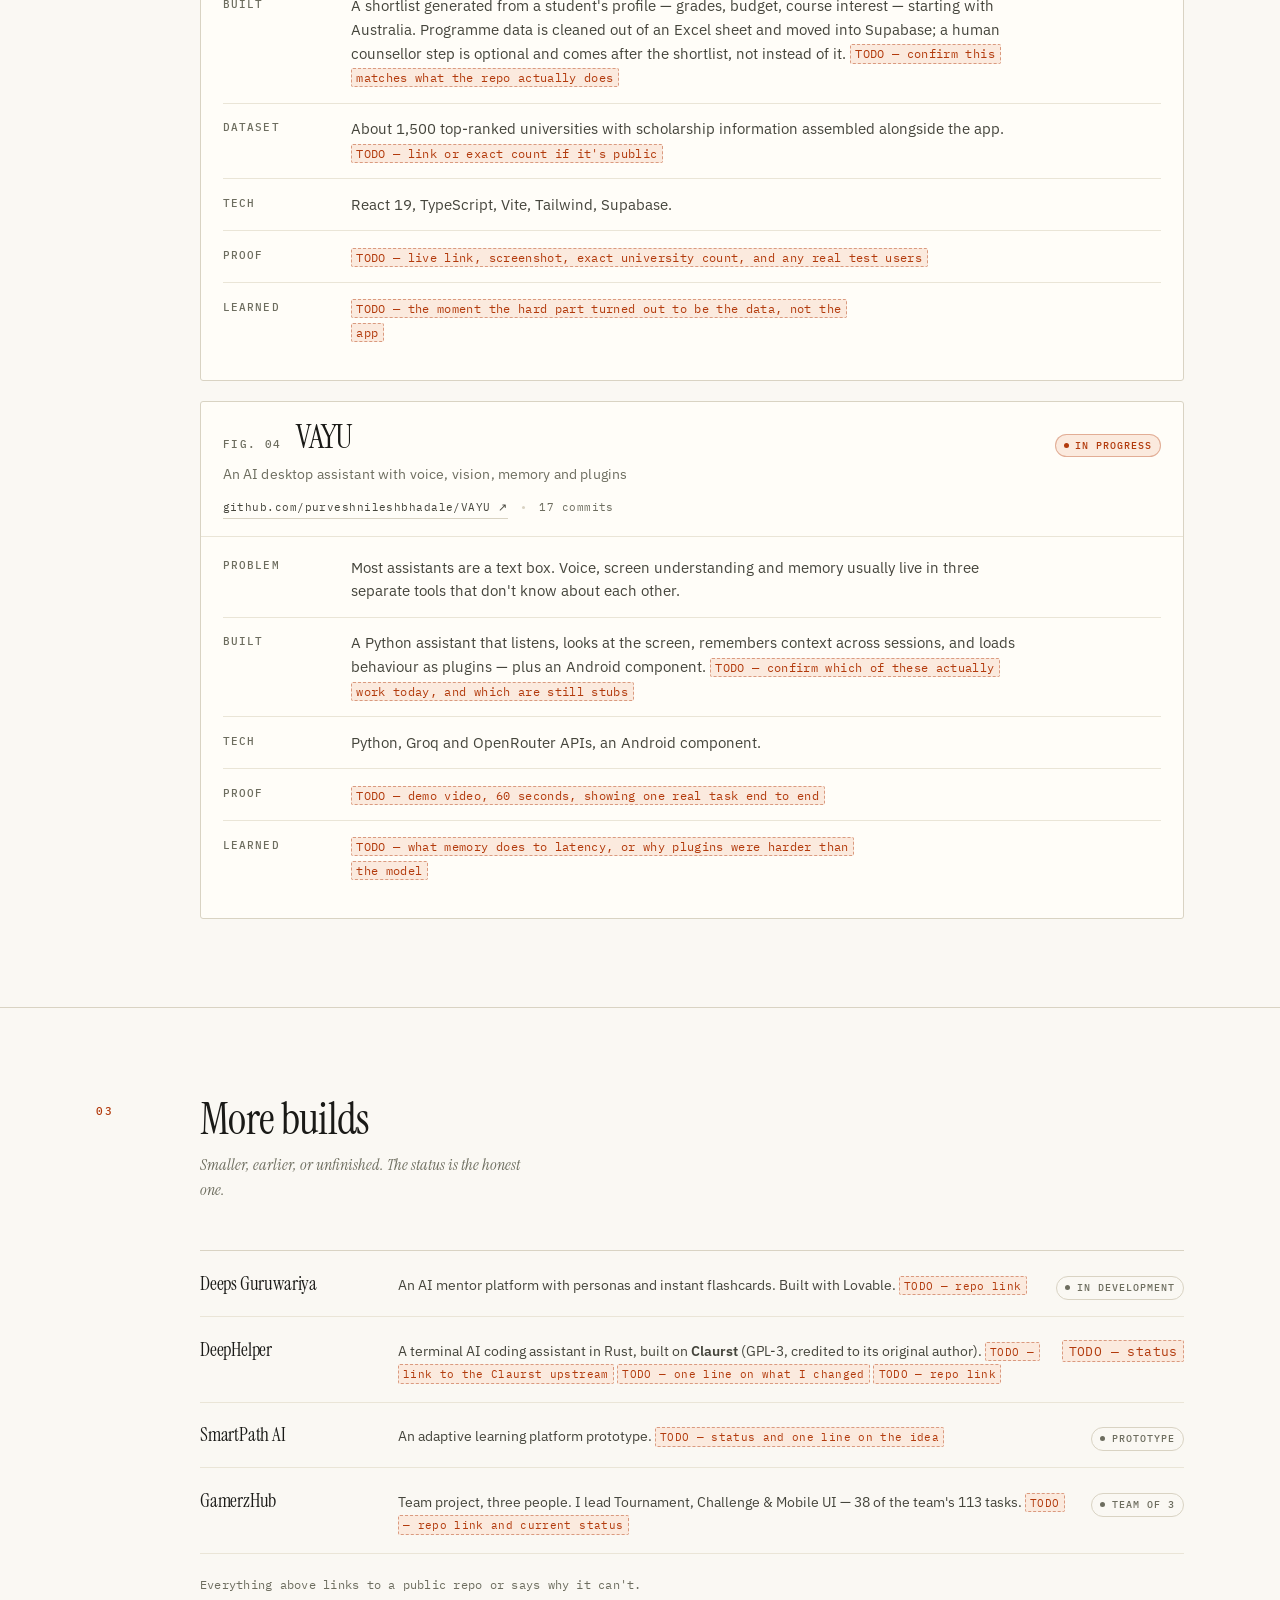
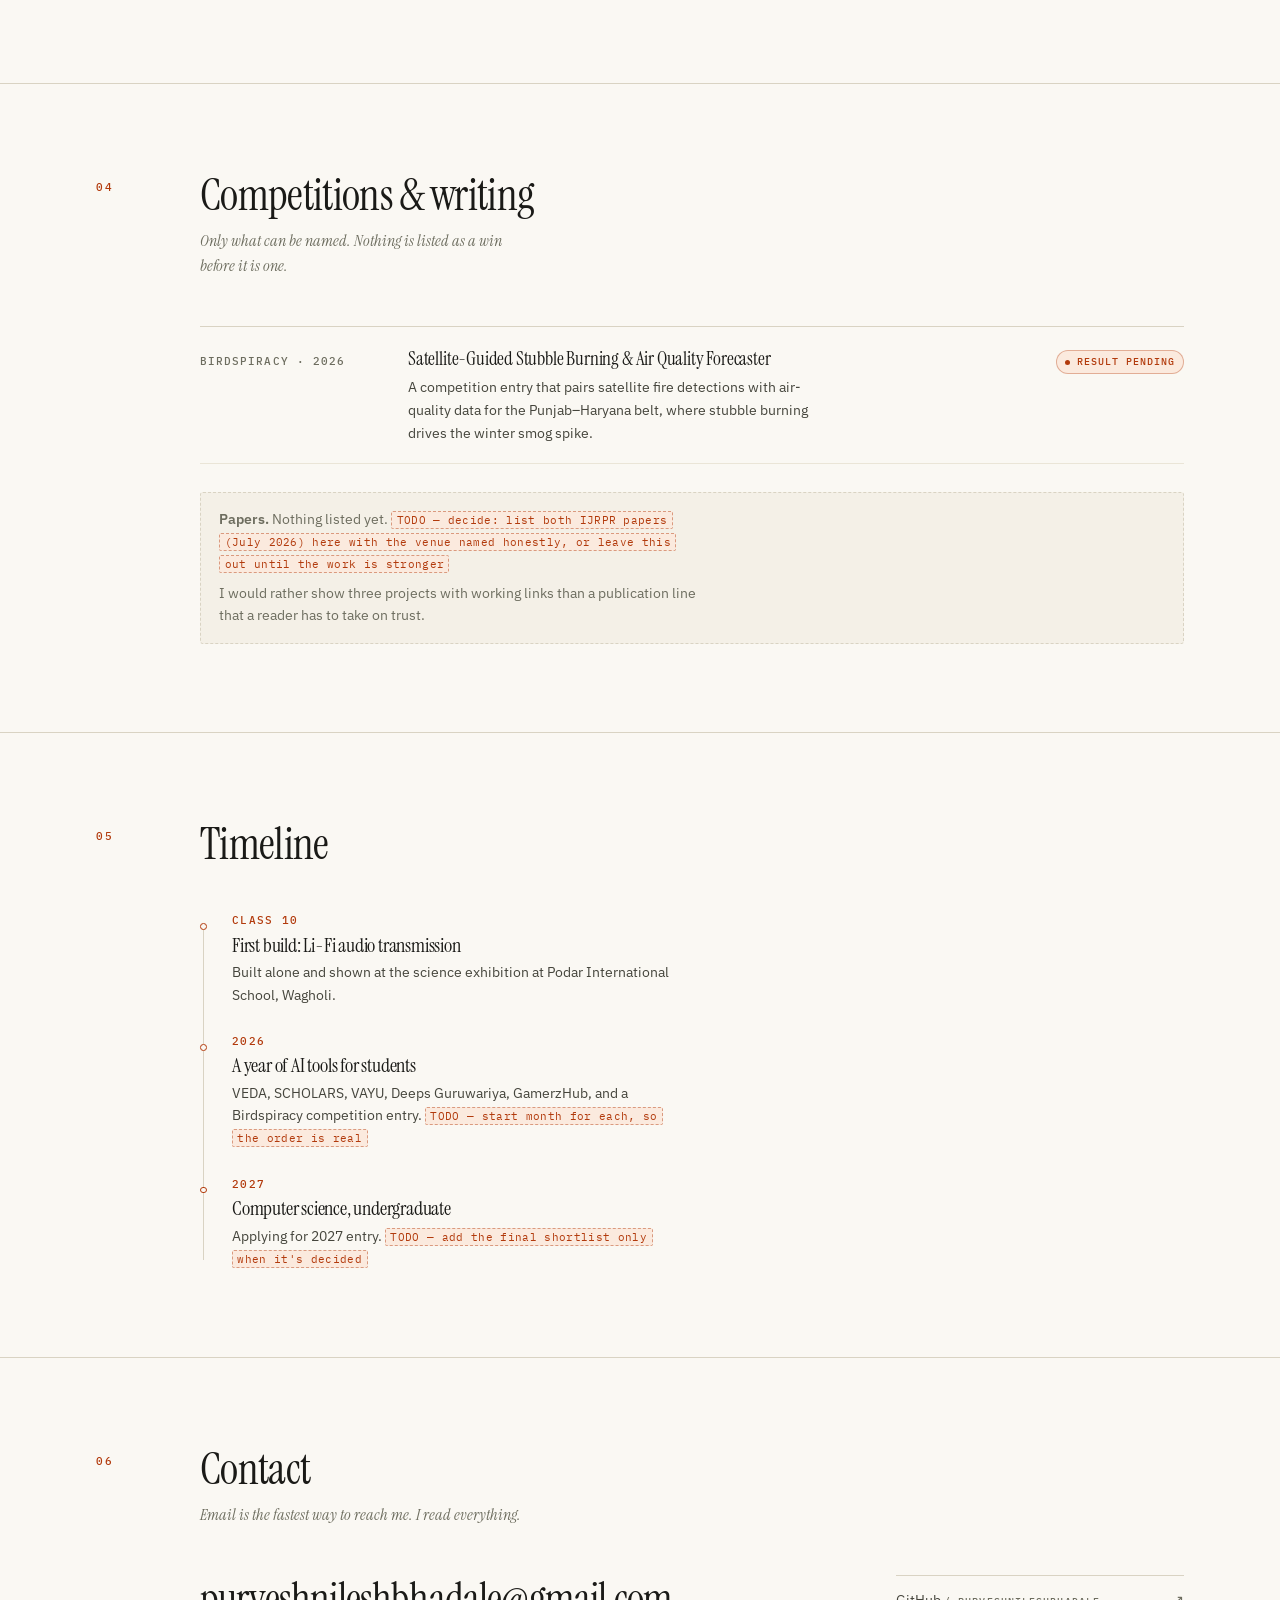
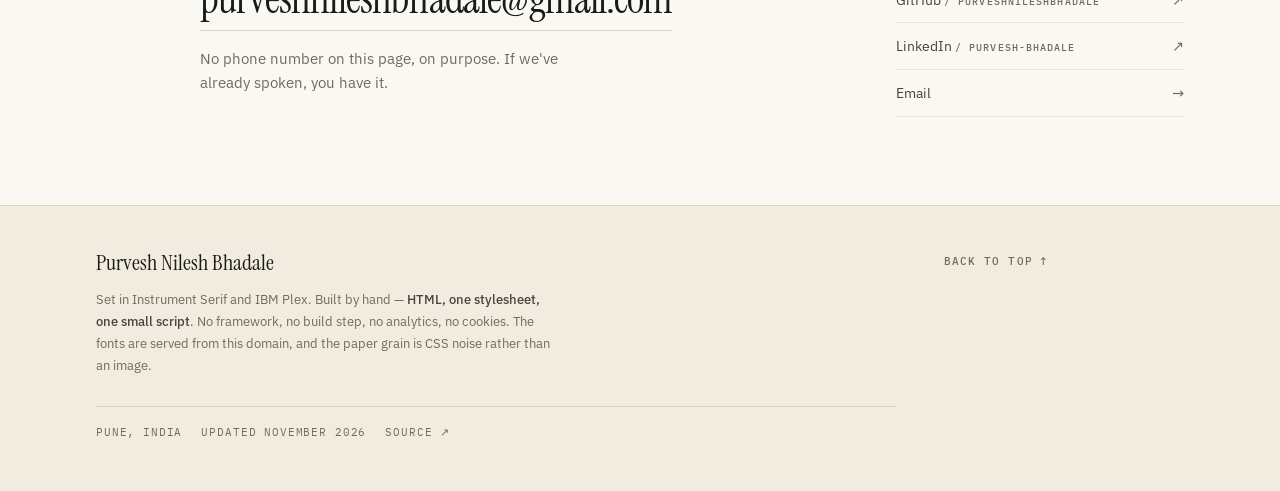
==== commit 880ee810: "Add portrait to the at-a-glance card Crop the supplied photo to 184/368 with srcset and place it in " ====
--- a/index.html
+++ b/index.html
@@ -52,7 +52,7 @@
     <link rel="icon" href="assets/img/favicon.svg" type="image/svg+xml" />
     <link rel="preload" href="assets/fonts/instrument-serif-400.woff2" as="font" type="font/woff2" crossorigin />
     <link rel="preload" href="assets/fonts/plex-sans-var.woff2" as="font" type="font/woff2" crossorigin />
-    <link rel="stylesheet" href="assets/css/style.css?v=1" />
+    <link rel="stylesheet" href="assets/css/style.css?v=3" />
 
     <script>
       // Set the theme before first paint so there is no flash.
@@ -128,7 +128,7 @@
     <!-- ============================== HEADER ============================== -->
     <header class="site-head">
       <div class="shell site-head__inner">
-        <a class="brand" href="#top" aria-label="Purvesh Nilesh Bhadale, back to top">
+        <a class="brand" href="#top">
           <span class="brand__mark">PNB</span>
           <span>Purvesh Bhadale</span>
         </a>
@@ -208,8 +208,18 @@
 
             <aside class="card-index" aria-label="At a glance">
               <div class="card-index__head">
+                <img
+                  class="card-index__portrait"
+                  src="assets/img/portrait-184.jpg"
+                  srcset="assets/img/portrait-184.jpg 184w, assets/img/portrait-368.jpg 368w"
+                  sizes="96px"
+                  width="96"
+                  height="96"
+                  alt="Purvesh Nilesh Bhadale"
+                  fetchpriority="high"
+                />
                 <span class="mono">At a glance</span>
-                <span class="mono" style="color: var(--accent)">2026</span>
+                <span class="card-index__year">2026</span>
               </div>
               <dl>
                 <div>
@@ -790,7 +800,7 @@
       </div>
     </dialog>
 
-    <script src="assets/js/site.js?v=1" defer></script>
-    <script src="assets/js/agent.js?v=1" defer></script>
+    <script src="assets/js/site.js?v=2" defer></script>
+    <script src="assets/js/agent.js?v=2" defer></script>
   </body>
 </html>
--- a/assets/css/style.css
+++ b/assets/css/style.css
@@ -337,10 +337,8 @@
   position: sticky;
   top: 0;
   z-index: 20;
-  background: color-mix(in srgb, var(--paper) 88%, transparent);
+  background: var(--paper);
   border-bottom: 1px solid var(--rule-2);
-  backdrop-filter: saturate(140%) blur(10px);
-  -webkit-backdrop-filter: saturate(140%) blur(10px);
 }
 
 .site-head__inner {
@@ -587,10 +585,29 @@
 }
 .card-index__head {
   display: flex;
-  justify-content: space-between;
-  align-items: baseline;
-  padding-bottom: 0.7rem;
+  align-items: center;
+  gap: 0.85rem;
+  padding-bottom: 0.9rem;
   border-bottom: 1px solid var(--rule-2);
+}
+
+.card-index__portrait {
+  display: block;
+  width: 96px;
+  height: 96px;
+  flex: none;
+  object-fit: cover;
+  border: 1px solid var(--rule);
+  border-radius: 2px;
+  filter: saturate(0.92);
+}
+
+.card-index__year {
+  margin-left: auto;
+  font: 500 0.62rem/1 var(--mono);
+  letter-spacing: 0.11em;
+  text-transform: uppercase;
+  color: var(--accent);
 }
 .card-index dl {
   display: grid;
